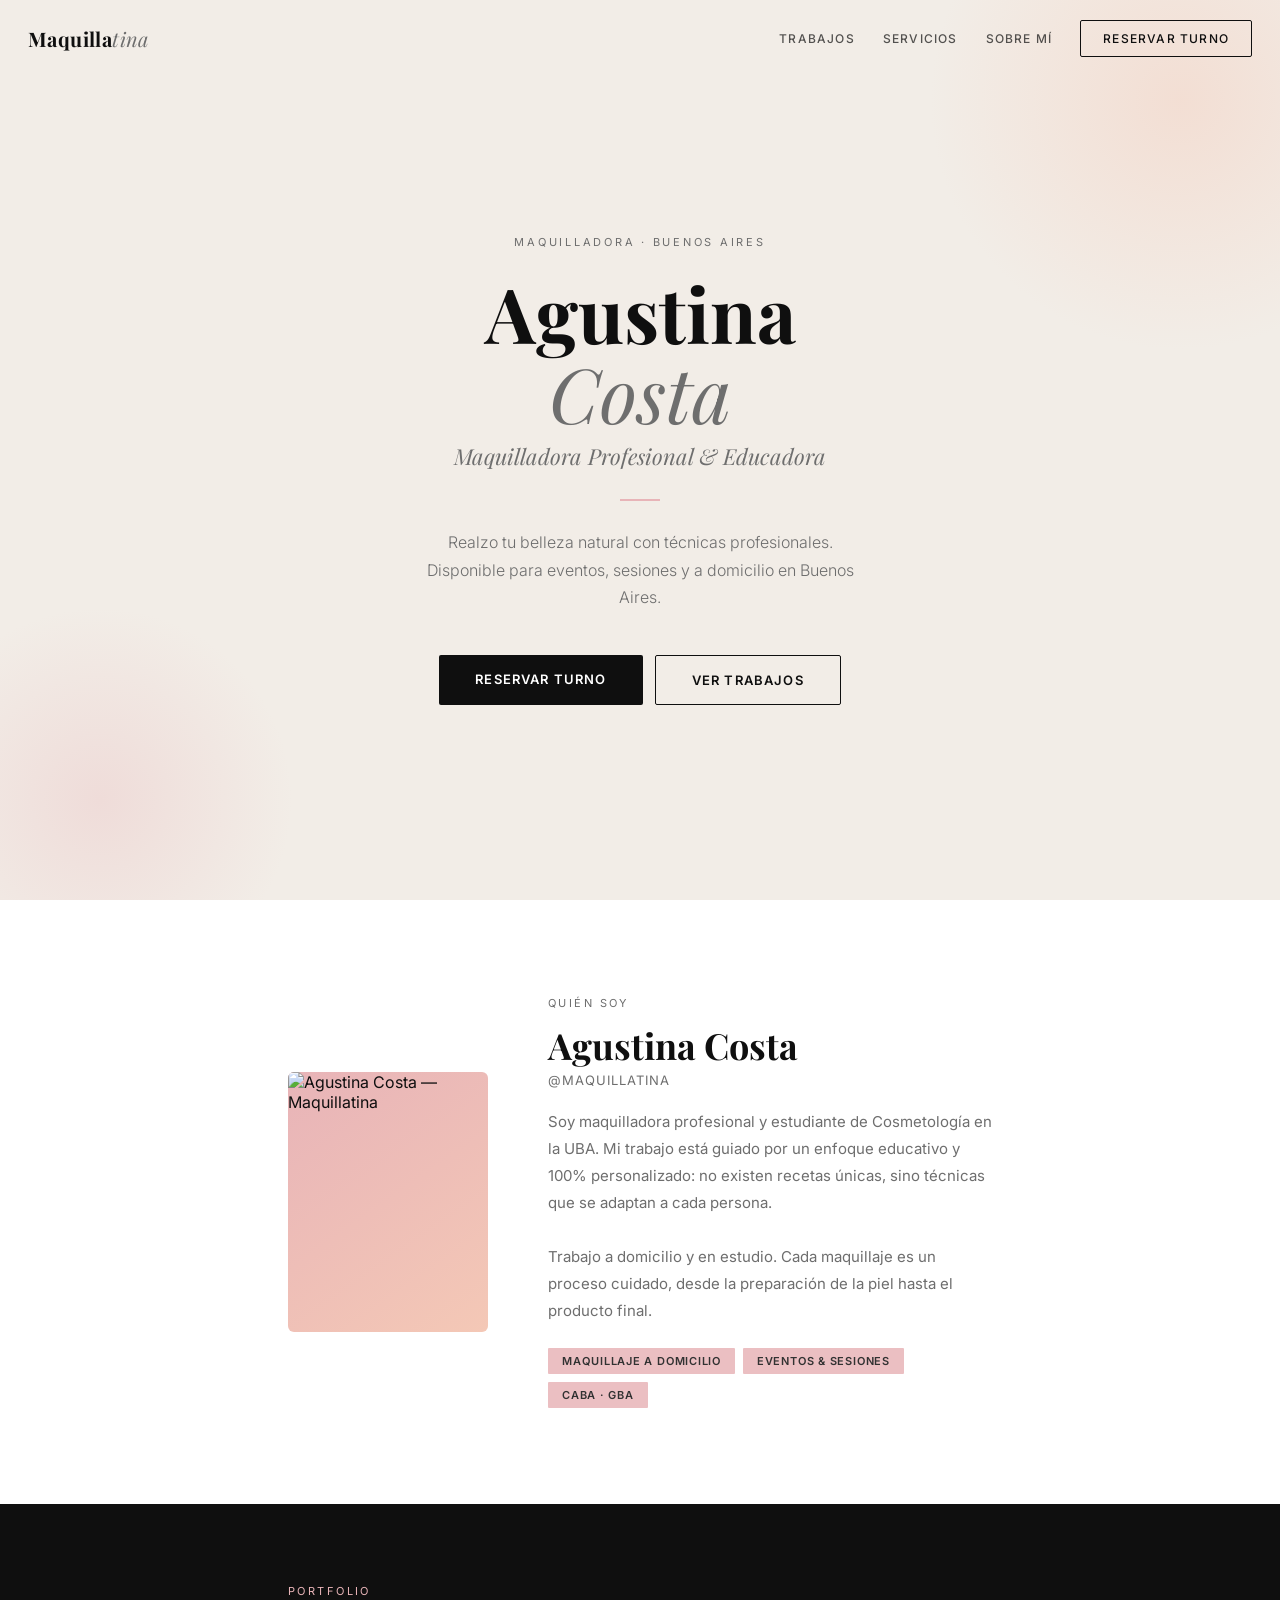
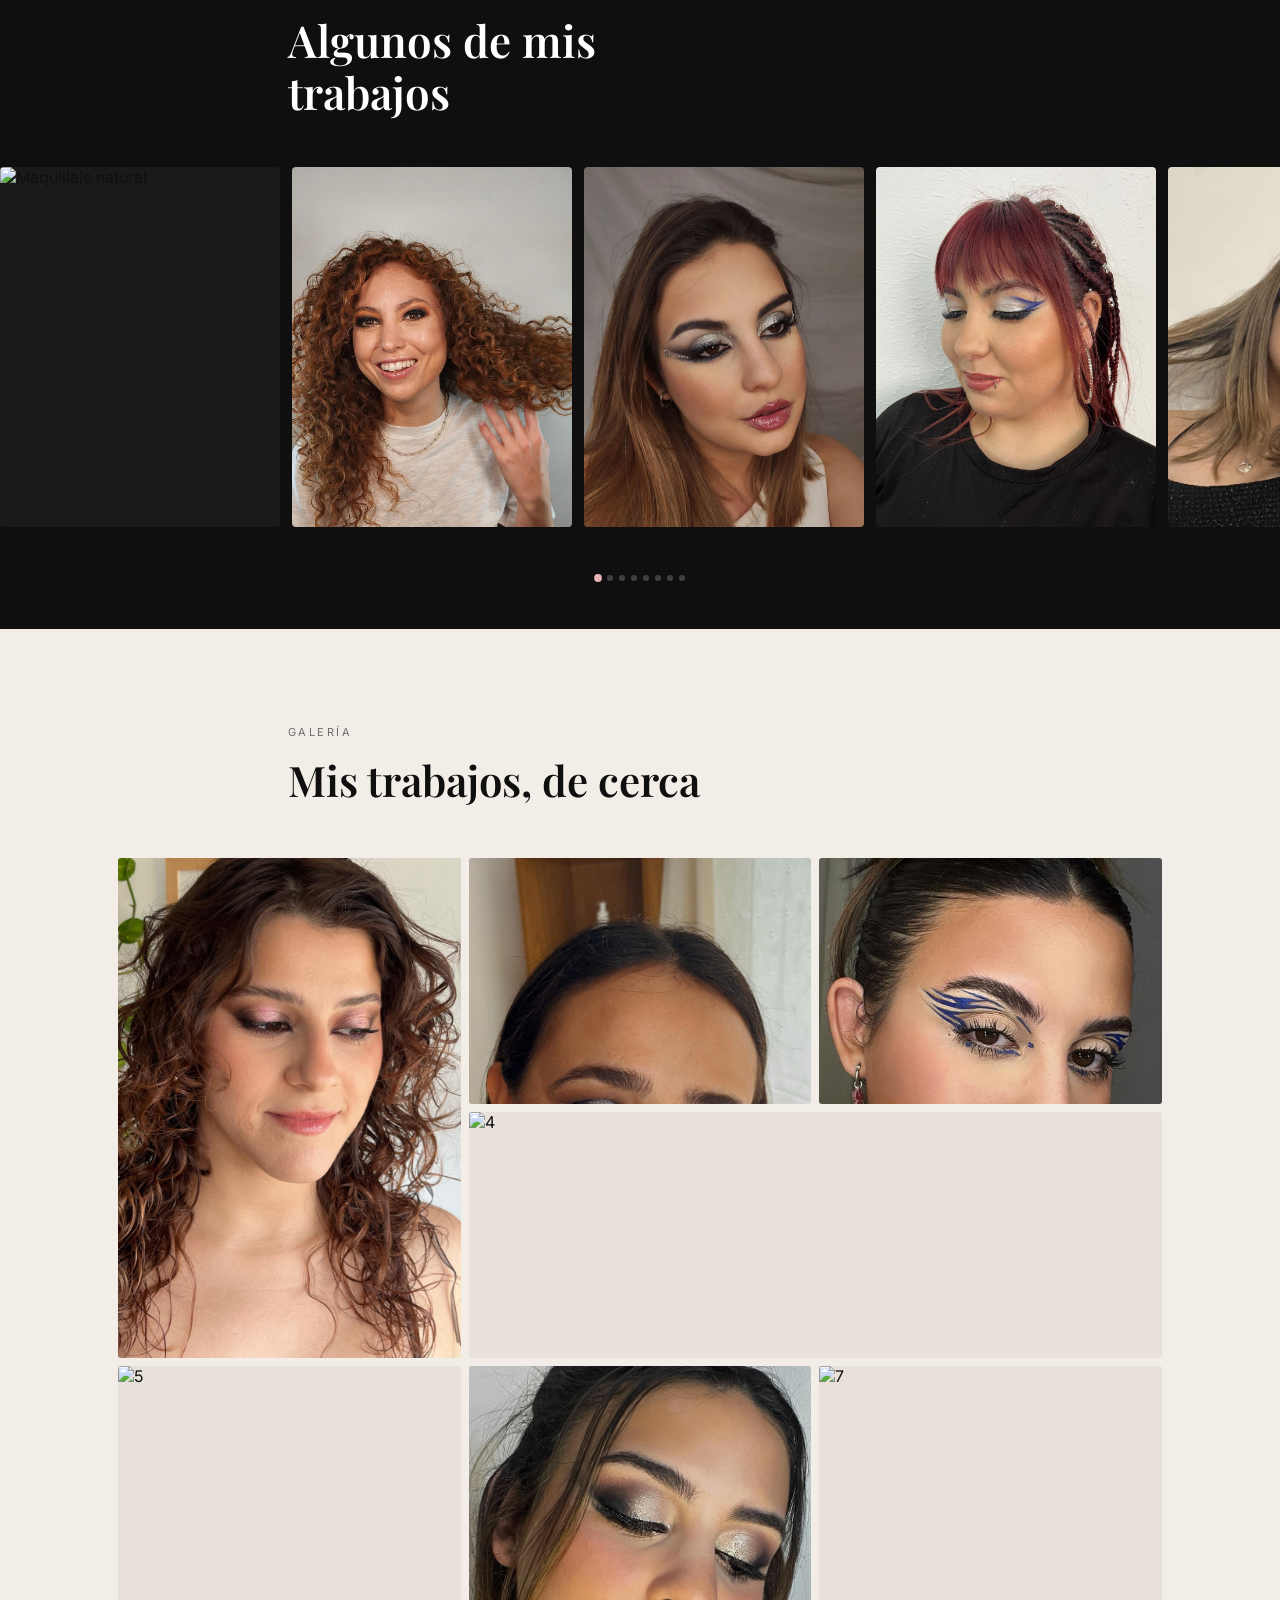
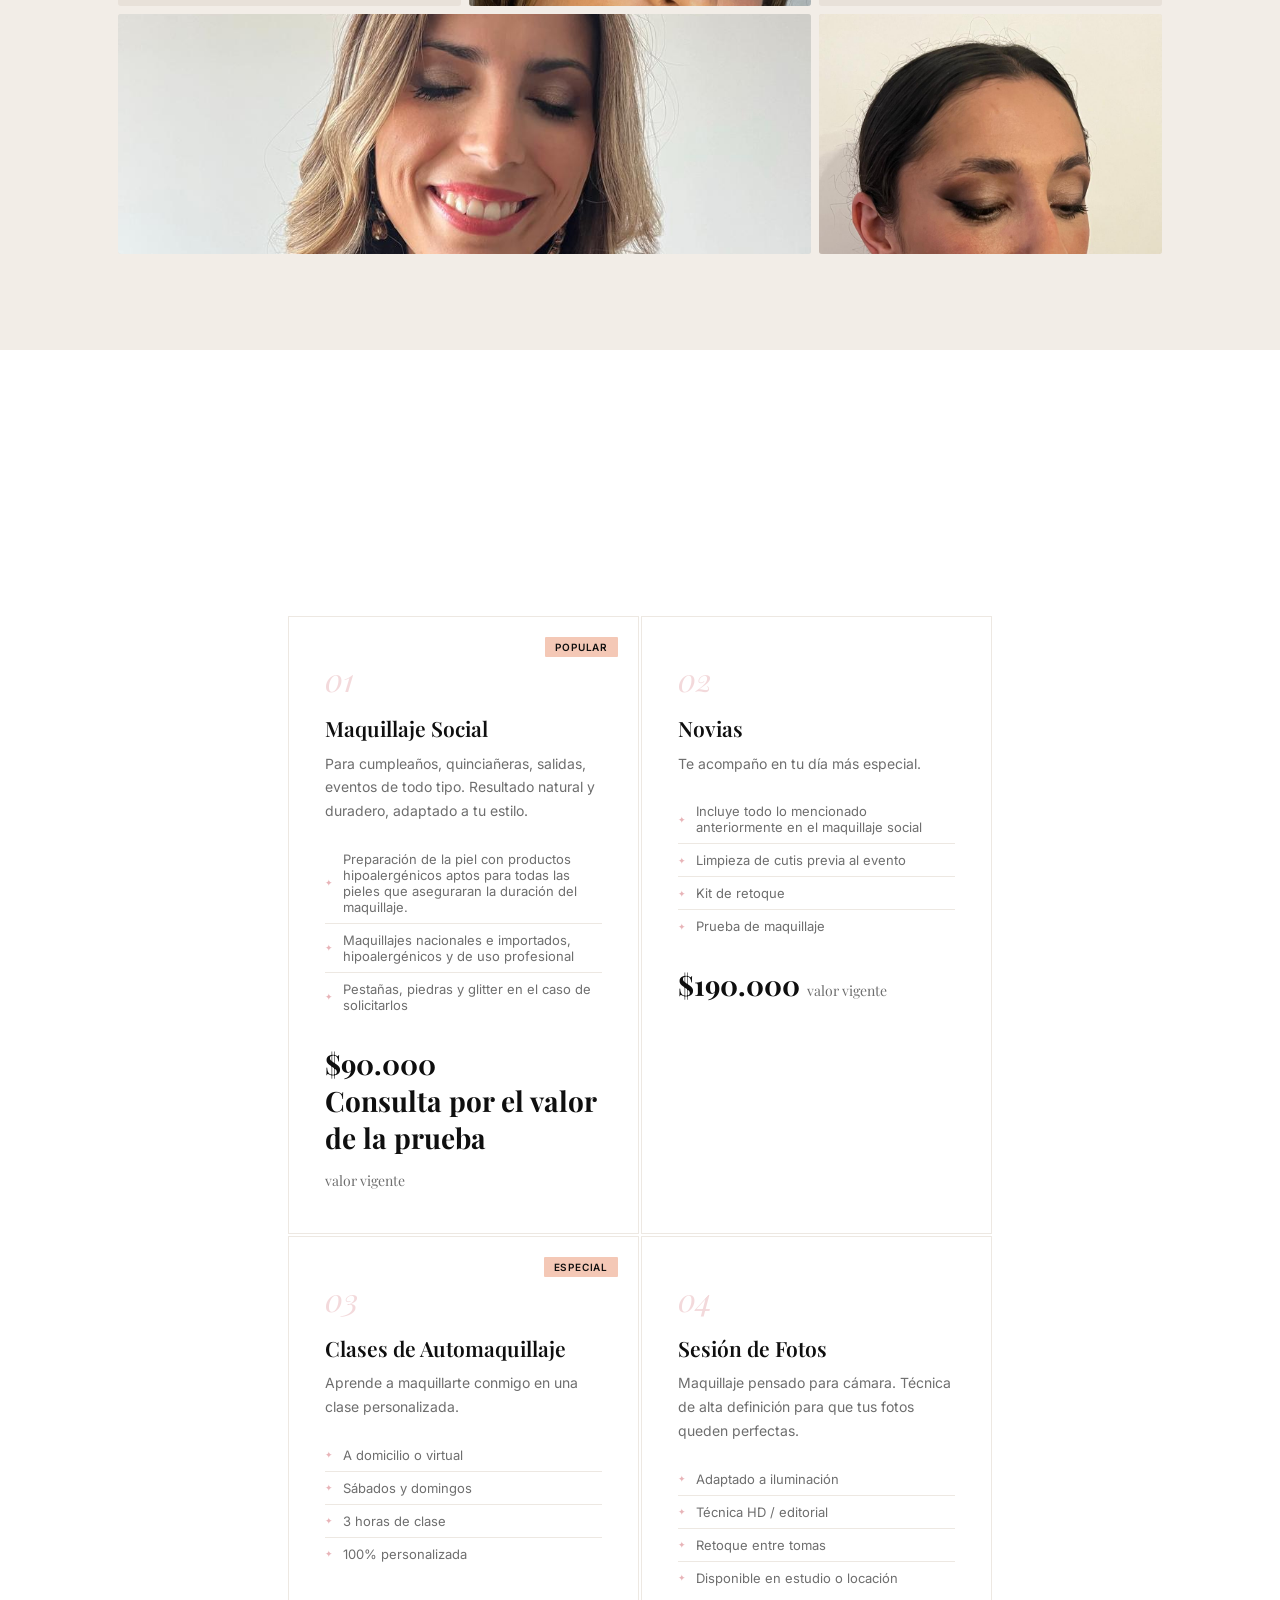
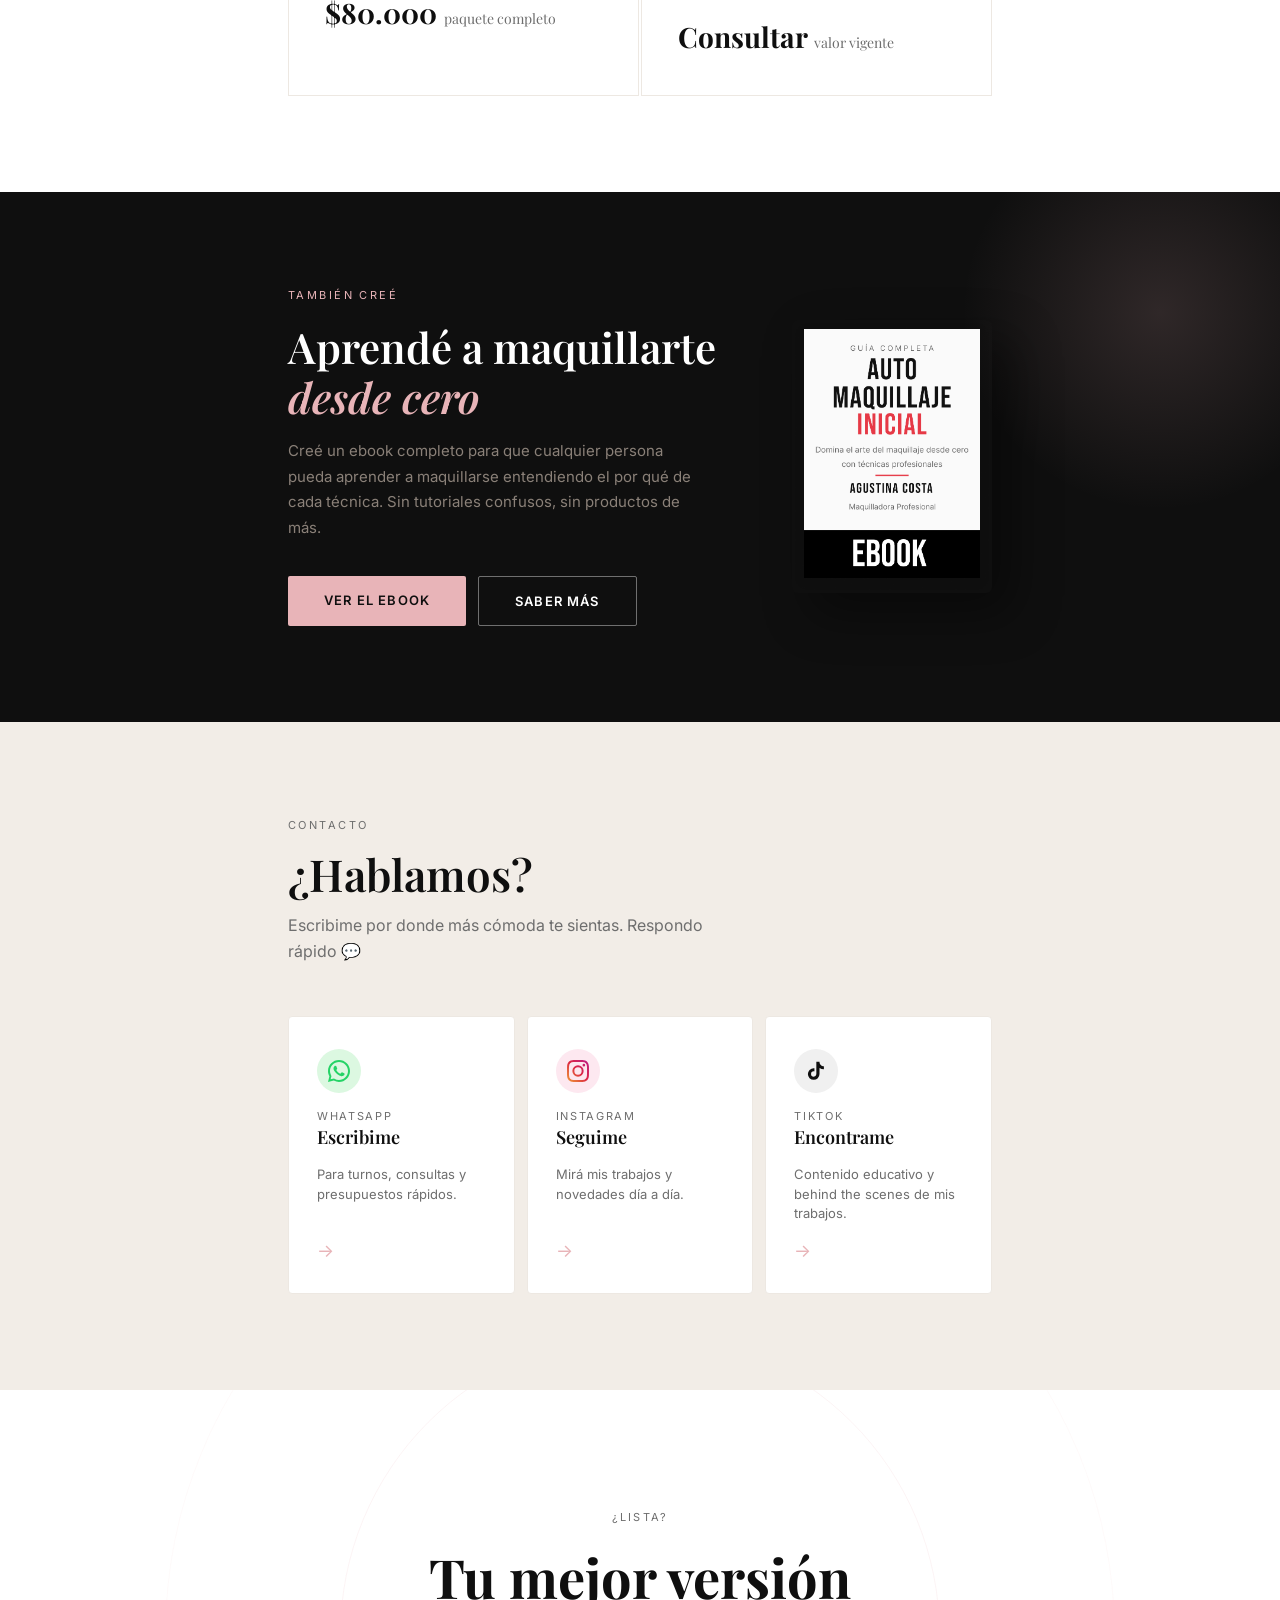
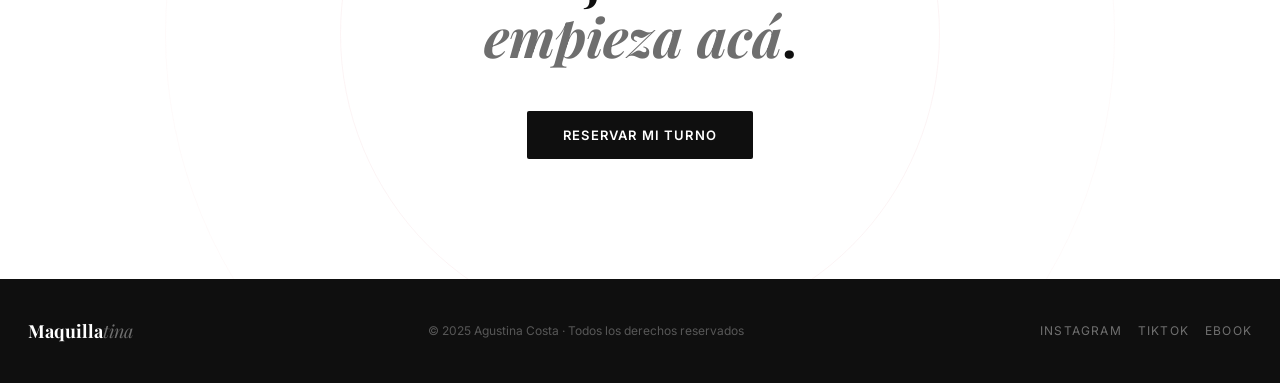
==== web-maquillatina/index.html @ a97529cd "Add files via upload" ====
<!DOCTYPE html>
<html lang="es">
<head>
<meta charset="UTF-8"/>
<meta name="viewport" content="width=device-width, initial-scale=1.0"/>
<title>Maquillatina — Agustina Costa</title>
<link href="https://fonts.googleapis.com/css2?family=Playfair+Display:ital,wght@0,400;0,600;0,700;1,400;1,600&family=Inter:wght@300;400;500;600&display=swap" rel="stylesheet"/>
<style>
/* ══════════════════════════════════════════
   VARIABLES & RESET
══════════════════════════════════════════ */
:root {
  --negro: #0F0F0F;
  --gris: #6E6E6E;
  --gris-claro: #9e9e9e;
  --beige: #F2EDE7;
  --beige-oscuro: #e8e1d9;
  --rosa: #E8B4B8;
  --durazno: #F4C8B6;
  --blanco: #FFFFFF;
  --serif: 'Playfair Display', Georgia, serif;
  --sans: 'Inter', Helvetica, sans-serif;
}
*, *::before, *::after { box-sizing: border-box; margin: 0; padding: 0; }
html { scroll-behavior: smooth; }
body {
  font-family: var(--sans);
  background: var(--blanco);
  color: var(--negro);
  overflow-x: hidden;
  -webkit-font-smoothing: antialiased;
}

/* ══ UTILIDADES ══ */
.container { max-width: 760px; margin: 0 auto; padding: 0 28px; }
.container--wide { max-width: 1100px; margin: 0 auto; padding: 0 28px; }
.section { padding: 96px 0; }
.section-label {
  font-size: 11px; letter-spacing: 0.22em; text-transform: uppercase;
  color: var(--gris); display: block; margin-bottom: 16px;
}
.section-label--rosa { color: var(--rosa); }

/* ══ REVEAL ══ */
@keyframes fadeUp {
  from { opacity:0; transform:translateY(30px); }
  to   { opacity:1; transform:translateY(0); }
}
.reveal { opacity:0; transform:translateY(28px); transition:opacity .7s ease, transform .7s ease; }
.reveal.visible { opacity:1; transform:translateY(0); }

/* ══ BOTONES ══ */
.btn {
  display:inline-block; font-family:var(--sans); font-size:13px;
  font-weight:600; letter-spacing:.09em; text-transform:uppercase;
  text-decoration:none; padding:16px 36px; border-radius:2px;
  transition:background .25s, transform .2s, box-shadow .25s;
  cursor:pointer; border:none;
}
.btn--negro { background:var(--negro); color:var(--blanco); }
.btn--negro:hover { background:#2a2a2a; transform:translateY(-2px); box-shadow:0 8px 28px rgba(15,15,15,.18); }
.btn--rosa { background:var(--rosa); color:var(--negro); }
.btn--rosa:hover { background:#dda4a8; transform:translateY(-2px); box-shadow:0 8px 28px rgba(232,180,184,.35); }
.btn--outline { background:transparent; color:var(--negro); border:1.5px solid var(--negro); }
.btn--outline:hover { background:var(--negro); color:var(--blanco); }
.btn--outline-blanco { background:transparent; color:var(--blanco); border:1.5px solid rgba(255,255,255,.4); }
.btn--outline-blanco:hover { background:var(--blanco); color:var(--negro); }

/* ══════════════════════════════════════════
   NAV
══════════════════════════════════════════ */
nav {
  position: fixed; top:0; left:0; right:0; z-index:100;
  padding: 20px 28px;
  display:flex; align-items:center; justify-content:space-between;
  transition: background .3s, box-shadow .3s;
}
nav.scrolled {
  background: rgba(242,237,231,0.96);
  backdrop-filter: blur(12px);
  box-shadow: 0 1px 0 #e0d9d1;
}
.nav__logo {
  font-family: var(--serif); font-size:20px; font-weight:700;
  color:var(--negro); text-decoration:none; letter-spacing:.02em;
}
.nav__logo em { font-style:italic; color:var(--gris); font-weight:400; }
.nav__links { display:flex; gap:28px; align-items:center; }
.nav__links a {
  font-size:12px; font-weight:500; letter-spacing:.1em;
  text-transform:uppercase; color:var(--negro); text-decoration:none;
  transition:color .2s; opacity:.7;
}
.nav__links a:hover { opacity:1; color:var(--negro); }
.nav__cta {
  font-size:12px; font-weight:600; letter-spacing:.09em;
  text-transform:uppercase; color:var(--negro); text-decoration:none;
  padding:10px 22px; border:1.5px solid var(--negro); border-radius:2px;
  transition:background .2s, color .2s; opacity:1 !important;
}
.nav__cta:hover { background:var(--negro); color:var(--blanco); }
.nav__hamburger {
  display:none; flex-direction:column; gap:5px; cursor:pointer;
  background:none; border:none; padding:4px;
}
.nav__hamburger span {
  display:block; width:22px; height:1.5px;
  background:var(--negro); transition:transform .3s, opacity .3s;
}

/* ══════════════════════════════════════════
   HERO
══════════════════════════════════════════ */
.hero {
  min-height: 100svh;
  background: var(--beige);
  display:flex; align-items:center; justify-content:center;
  padding: 120px 28px 80px;
  position:relative; overflow:hidden;
  text-align:center;
}
.hero::before {
  content:''; position:absolute; top:-160px; right:-160px;
  width:520px; height:520px; border-radius:50%;
  background:radial-gradient(circle, var(--durazno) 0%, transparent 68%);
  opacity:.4; pointer-events:none;
}
.hero::after {
  content:''; position:absolute; bottom:-100px; left:-100px;
  width:400px; height:400px; border-radius:50%;
  background:radial-gradient(circle, var(--rosa) 0%, transparent 68%);
  opacity:.3; pointer-events:none;
}
.hero__inner {
  position:relative; z-index:1; max-width:640px; margin:0 auto;
  animation: fadeUp .9s ease both;
}
.hero__eyebrow {
  font-size:11px; letter-spacing:.25em; text-transform:uppercase;
  color:var(--gris); margin-bottom:24px; display:block;
}
.hero__title {
  font-family:var(--serif); font-size:clamp(40px,7vw,76px);
  font-weight:700; line-height:1.05; color:var(--negro); margin-bottom:8px;
}
.hero__title em { font-style:italic; font-weight:400; color:var(--gris); }
.hero__subtitle {
  font-family:var(--serif); font-size:clamp(16px,2vw,22px);
  font-style:italic; color:var(--gris); margin-bottom:28px;
  line-height:1.4;
}
.hero__divider { width:40px; height:2px; background:var(--rosa); margin:0 auto 28px; }
.hero__desc {
  font-size:16px; font-weight:300; color:var(--gris);
  line-height:1.7; margin-bottom:44px; max-width:460px; margin-left:auto; margin-right:auto;
}
.hero__btns { display:flex; gap:12px; justify-content:center; flex-wrap:wrap; }

/* ══════════════════════════════════════════
   SOBRE MÍ (intro rápida)
══════════════════════════════════════════ */
.sobre-intro { background:var(--blanco); padding:96px 0; }
.sobre-intro__inner {
  max-width:760px; margin:0 auto; padding:0 28px;
  display:grid; grid-template-columns:200px 1fr; gap:60px; align-items:center;
}
.sobre-intro__foto {
  width:200px; height:260px; border-radius:6px; overflow:hidden; flex-shrink:0;
  background:linear-gradient(145deg, var(--rosa) 0%, var(--durazno) 100%);
}
.sobre-intro__foto img {
  width:100%; height:100%; object-fit:cover; object-position:center top; display:block;
}
.sobre-intro__foto-placeholder {
  width:100%; height:100%; display:flex; align-items:center;
  justify-content:center; font-size:52px;
}
.sobre-intro__name {
  font-family:var(--serif); font-size:clamp(26px,3.5vw,36px);
  font-weight:700; line-height:1.1; margin-bottom:6px;
}
.sobre-intro__handle {
  font-size:13px; color:var(--gris); letter-spacing:.08em;
  text-transform:uppercase; margin-bottom:20px; display:block;
}
.sobre-intro__bio {
  font-size:15px; color:var(--gris); line-height:1.8; margin-bottom:24px;
}
.sobre-intro__tags { display:flex; flex-wrap:wrap; gap:8px; }
.sobre-intro__tag {
  font-size:11px; font-weight:600; letter-spacing:.07em; text-transform:uppercase;
  color:var(--negro); background:var(--rosa); padding:6px 14px;
  border-radius:1px; opacity:.85;
}

/* ══════════════════════════════════════════
   CARRUSEL
══════════════════════════════════════════ */
.carrusel-section { background:var(--negro); padding:80px 0 0; overflow:hidden; }
.carrusel-section .section-label { color:var(--rosa); }
.carrusel-section__header { padding:0 28px 48px; max-width:760px; margin:0 auto; }
.carrusel-section__title {
  font-family:var(--serif); font-size:clamp(28px,4vw,44px);
  font-weight:600; color:var(--blanco); line-height:1.2; max-width:440px;
}

.carrusel {
  display:flex; gap:12px; overflow-x:auto; padding:0 28px 48px;
  scroll-snap-type:x mandatory; -webkit-overflow-scrolling:touch;
  scrollbar-width:none;
}
.carrusel::-webkit-scrollbar { display:none; }
.carrusel__item {
  flex-shrink:0; width:280px; height:360px;
  border-radius:4px; overflow:hidden; scroll-snap-align:start;
  position:relative; cursor:pointer;
  transition:transform .3s;
  background: #1a1a1a;
}
.carrusel__item img {
  width:100%; height:100%; object-fit:cover; object-position:center top;
  display:block; transition:transform .4s ease;
}
.carrusel__item:hover { transform:scale(1.02); }
.carrusel__item:hover img { transform:scale(1.04); }
.carrusel__placeholder {
  width:100%; height:100%;
  display:flex; flex-direction:column;
  align-items:center; justify-content:center; gap:12px;
}
.carrusel__placeholder-icon { font-size:32px; opacity:.4; }
.carrusel__placeholder-label {
  font-size:11px; letter-spacing:.15em; text-transform:uppercase;
  color:rgba(255,255,255,.3);
}
.carrusel__overlay {
  position:absolute; inset:0;
  background:linear-gradient(to top, rgba(15,15,15,.7) 0%, transparent 60%);
  opacity:0; transition:opacity .3s;
  display:flex; align-items:flex-end; padding:20px;
}
.carrusel__item:hover .carrusel__overlay { opacity:1; }
.carrusel__overlay-text {
  font-size:13px; color:var(--blanco); font-style:italic;
  font-family:var(--serif); line-height:1.4;
}

/* paleta de colores de fondo para placeholders */
.c1 { background: #1e1a1a; }
.c2 { background: #1a1618; }
.c3 { background: #201c1a; }
.c4 { background: #1c1a1e; }
.c5 { background: #1a1c1e; }
.c6 { background: #1e1a1c; }

.carrusel__dots {
  display:flex; gap:6px; justify-content:center; padding-bottom:48px;
}
.carrusel__dot {
  width:6px; height:6px; border-radius:50%;
  background:rgba(255,255,255,.2); cursor:pointer; transition:background .2s, transform .2s;
  border:none;
}
.carrusel__dot.active { background:var(--rosa); transform:scale(1.3); }

/* ══════════════════════════════════════════
   GALERÍA GRID
══════════════════════════════════════════ */
.galeria { background:var(--beige); padding:96px 0; }
.galeria__header { max-width:760px; margin:0 auto 52px; padding:0 28px; }
.galeria__title {
  font-family:var(--serif); font-size:clamp(28px,4vw,42px);
  font-weight:600; line-height:1.2;
}
.galeria__grid {
  max-width:1100px; margin:0 auto; padding:0 28px;
  display:grid;
  grid-template-columns: repeat(3, 1fr);
  grid-template-rows: auto;
  gap:8px;
}
.galeria__cell {
  border-radius:3px; overflow:hidden;
  background:var(--beige-oscuro);
  position:relative; cursor:pointer;
  transition:transform .3s, box-shadow .3s;
  min-height: 240px;
}
.galeria__cell:hover { transform:scale(1.015); box-shadow:0 16px 48px rgba(15,15,15,.12); }
.galeria__cell--tall { grid-row: span 2; }
.galeria__cell--wide { grid-column: span 2; }
.galeria__cell img {
  width:100%; height:100%; object-fit:cover; object-position:center top;
  display:block; transition:transform .45s ease;
  position:absolute; inset:0;
}
.galeria__cell--tall { min-height: 500px; }
.galeria__cell--wide img { object-position: center 30%; }
.galeria__cell:hover img { transform:scale(1.05); }

/* ══════════════════════════════════════════
   SERVICIOS
══════════════════════════════════════════ */
.servicios { background:var(--blanco); padding:96px 0; }
.servicios__header { margin-bottom:56px; }
.servicios__title {
  font-family:var(--serif); font-size:clamp(28px,4vw,42px);
  font-weight:600; line-height:1.2; max-width:460px;
}
.servicios__nota {
  margin-top:12px; font-size:14px; color:var(--gris); line-height:1.6;
}
.servicios__grid { display:grid; grid-template-columns:1fr 1fr; gap:2px; }
.servicio__card {
  border:1.5px solid #ede8e2; padding:40px 36px;
  transition:border-color .25s, background .25s;
  position:relative;
}
.servicio__card:hover { border-color:var(--rosa); background:var(--beige); }
.servicio__num {
  font-family:var(--serif); font-size:32px; font-style:italic;
  color:var(--rosa); opacity:.5; display:block; margin-bottom:16px;
}
.servicio__nombre {
  font-family:var(--serif); font-size:21px; font-weight:600;
  color:var(--negro); margin-bottom:10px; line-height:1.2;
}
.servicio__desc { font-size:14px; color:var(--gris); line-height:1.7; margin-bottom:20px; }
.servicio__incluye { list-style:none; }
.servicio__incluye li {
  font-size:13px; color:var(--gris); padding:8px 0;
  border-bottom:1px solid #ede8e2; display:flex; align-items:center; gap:10px;
}
.servicio__incluye li:last-child { border-bottom:none; }
.servicio__incluye li::before { content:'✦'; color:var(--rosa); font-size:9px; flex-shrink:0; }
.servicio__precio {
  margin-top:24px; font-family:var(--serif); font-size:28px; font-weight:700;
  color:var(--negro); display:block;
}
.servicio__precio em { font-size:14px; font-style:normal; font-weight:400; color:var(--gris); }
.servicio__badge {
  position:absolute; top:20px; right:20px;
  font-size:10px; font-weight:600; letter-spacing:.08em; text-transform:uppercase;
  color:var(--negro); background:var(--durazno); padding:4px 10px; border-radius:1px;
}
.servicios__actualizado {
  margin-top:32px; text-align:center;
  font-size:12px; color:var(--gris); letter-spacing:.06em;
}
.servicios__link-valores {
  display:inline-flex; align-items:center; gap:8px;
  margin-top:40px; font-size:13px; font-weight:600;
  letter-spacing:.08em; text-transform:uppercase;
  color:var(--negro); text-decoration:none;
  border-bottom:1.5px solid var(--negro); padding-bottom:2px;
  transition:color .2s, border-color .2s;
}
.servicios__link-valores:hover { color:var(--rosa); border-color:var(--rosa); }

/* ══════════════════════════════════════════
   EBOOK PROMO
══════════════════════════════════════════ */
.ebook-promo {
  background:var(--negro); padding:96px 0;
  position:relative; overflow:hidden;
}
.ebook-promo::before {
  content:''; position:absolute;
  top:-80px; right:-80px; width:400px; height:400px;
  border-radius:50%;
  background:radial-gradient(circle, rgba(232,180,184,.15) 0%, transparent 70%);
  pointer-events:none;
}
.ebook-promo__inner {
  max-width:760px; margin:0 auto; padding:0 28px;
  display:grid; grid-template-columns:1fr 200px; gap:64px; align-items:center;
}
.ebook-promo__label { color:var(--rosa); margin-bottom:20px; }
.ebook-promo__title {
  font-family:var(--serif); font-size:clamp(26px,4vw,42px);
  font-weight:600; color:var(--blanco); line-height:1.2; margin-bottom:16px;
}
.ebook-promo__title em { font-style:italic; color:var(--rosa); }
.ebook-promo__desc { font-size:15px; color:#8a8078; line-height:1.7; margin-bottom:36px; max-width:420px; }
.ebook-promo__cover {
  width:200px; border-radius:6px; overflow:hidden;
  box-shadow:20px 20px 48px rgba(0,0,0,.4);
  flex-shrink:0;
}
.ebook-promo__cover img { width:100%; height:auto; display:block; }
.ebook-promo__cover-placeholder {
  width:200px; height:280px; border-radius:6px;
  background:linear-gradient(145deg,#2a2020,#1a1a1a);
  display:flex; align-items:center; justify-content:center;
  font-size:48px; box-shadow:20px 20px 48px rgba(0,0,0,.4);
}

/* ══════════════════════════════════════════
   CONTACTO
══════════════════════════════════════════ */
.contacto { background:var(--beige); padding:96px 0; }
.contacto__title {
  font-family:var(--serif); font-size:clamp(28px,4vw,44px);
  font-weight:600; line-height:1.2; margin-bottom:12px;
}
.contacto__sub { font-size:16px; color:var(--gris); line-height:1.6; margin-bottom:52px; max-width:440px; }
.contacto__grid { display:grid; grid-template-columns:repeat(3,1fr); gap:12px; }
.contacto__card {
  background:var(--blanco); border:1.5px solid #ede8e2;
  border-radius:4px; padding:32px 28px;
  display:flex; flex-direction:column; align-items:flex-start; gap:16px;
  text-decoration:none; color:var(--negro);
  transition:border-color .25s, transform .2s, box-shadow .2s;
}
.contacto__card:hover {
  border-color:var(--rosa); transform:translateY(-4px);
  box-shadow:0 16px 40px rgba(15,15,15,.07);
}
.contacto__card-icon {
  width:44px; height:44px; border-radius:50%;
  display:flex; align-items:center; justify-content:center;
}
.contacto__card-icon svg { width:22px; height:22px; }
.contacto__card-icon--wpp { background:#dcf8e1; }
.contacto__card-icon--ig { background:#fde8f0; }
.contacto__card-icon--tt { background:#f0f0f0; }
.contacto__card-icon--forms { background:#e8eef8; }
.contacto__card-plataforma {
  font-size:11px; letter-spacing:.15em; text-transform:uppercase;
  color:var(--gris); display:block; margin-bottom:2px;
}
.contacto__card-accion {
  font-family:var(--serif); font-size:18px; font-weight:600; color:var(--negro);
}
.contacto__card-desc { font-size:13px; color:var(--gris); line-height:1.5; }
.contacto__card-arrow { margin-top:auto; font-size:18px; color:var(--rosa); }

/* ══════════════════════════════════════════
   CTA FINAL
══════════════════════════════════════════ */
.cta-final {
  background:var(--blanco); text-align:center; padding:120px 24px;
  position:relative; overflow:hidden;
}
.cta-final::before {
  content:''; position:absolute; top:50%; left:50%;
  transform:translate(-50%,-50%); width:600px; height:600px;
  border-radius:50%; border:1px solid var(--rosa); opacity:.15; pointer-events:none;
}
.cta-final::after {
  content:''; position:absolute; top:50%; left:50%;
  transform:translate(-50%,-50%); width:950px; height:950px;
  border-radius:50%; border:1px solid var(--rosa); opacity:.07; pointer-events:none;
}
.cta-final__label { font-size:11px; letter-spacing:.2em; text-transform:uppercase; color:var(--gris); display:block; margin-bottom:24px; }
.cta-final__title {
  font-family:var(--serif); font-size:clamp(30px,5vw,54px);
  font-weight:700; line-height:1.1; color:var(--negro);
  max-width:540px; margin:0 auto 44px;
}
.cta-final__title em { font-style:italic; color:var(--gris); }

/* ══════════════════════════════════════════
   FOOTER
══════════════════════════════════════════ */
footer {
  padding:40px 28px; background:var(--negro);
  display:flex; align-items:center; justify-content:space-between; flex-wrap:wrap; gap:16px;
}
.footer__logo { font-family:var(--serif); font-size:18px; font-weight:700; color:var(--blanco); }
.footer__logo em { font-style:italic; font-weight:400; color:rgba(255,255,255,.4); }
footer p { font-size:12px; color:rgba(255,255,255,.3); }
.footer__social { display:flex; gap:16px; }
.footer__social a {
  font-size:12px; letter-spacing:.1em; text-transform:uppercase;
  color:rgba(255,255,255,.4); text-decoration:none; transition:color .2s;
}
.footer__social a:hover { color:var(--rosa); }

/* ══════════════════════════════════════════
   MODAL LIGHTBOX
══════════════════════════════════════════ */
.lightbox {
  position:fixed; inset:0; z-index:200; background:rgba(15,15,15,.92);
  display:flex; align-items:center; justify-content:center;
  opacity:0; pointer-events:none; transition:opacity .3s;
}
.lightbox.open { opacity:1; pointer-events:all; }
.lightbox__close {
  position:absolute; top:24px; right:28px;
  font-size:28px; color:rgba(255,255,255,.6); cursor:pointer;
  background:none; border:none; line-height:1; transition:color .2s;
}
.lightbox__close:hover { color:var(--blanco); }
.lightbox__img { max-width:90vw; max-height:85vh; border-radius:4px; display:block; }

/* ══════════════════════════════════════════
   SVG DEFS (Instagram gradient)
══════════════════════════════════════════ */

/* ══════════════════════════════════════════
   RESPONSIVE
══════════════════════════════════════════ */
@media (max-width: 800px) {
  .sobre-intro__inner { grid-template-columns:1fr; gap:32px; text-align:center; }
  .sobre-intro__foto { width:160px; height:210px; margin:0 auto; }
  .sobre-intro__tags { justify-content:center; }
  .ebook-promo__inner { grid-template-columns:1fr; gap:36px; text-align:center; }
  .ebook-promo__cover, .ebook-promo__cover-placeholder { margin:0 auto; }
  .ebook-promo__desc { margin-left:auto; margin-right:auto; }
  .servicios__grid { grid-template-columns:1fr; }
  .contacto__grid { grid-template-columns:1fr 1fr; }
  .galeria__grid { grid-template-columns:1fr 1fr; }
  .galeria__cell--wide { grid-column:span 1; }
  footer { flex-direction:column; text-align:center; align-items:center; }
  .nav__links { display:none; }
  .nav__hamburger { display:flex; }
}
@media (max-width: 520px) {
  .contacto__grid { grid-template-columns:1fr; }
  .galeria__grid { grid-template-columns:1fr 1fr; }
  .galeria__cell--tall { grid-row:span 1; }
  .carrusel__item { width:240px; height:300px; }
  nav { padding:16px 20px; }
}

/* mobile nav open */
nav.menu-open .nav__links {
  display:flex; flex-direction:column; gap:0;
  position:fixed; inset:0; top:0; background:var(--beige);
  justify-content:center; align-items:center;
  z-index:99; padding:40px;
}
nav.menu-open .nav__links a { font-size:22px; opacity:1; padding:16px 0; }
nav.menu-open .nav__hamburger span:nth-child(1) { transform:translateY(6.5px) rotate(45deg); }
nav.menu-open .nav__hamburger span:nth-child(2) { opacity:0; }
nav.menu-open .nav__hamburger span:nth-child(3) { transform:translateY(-6.5px) rotate(-45deg); }
</style>
</head>
<body>

<!-- SVG defs -->
<svg width="0" height="0" style="position:absolute;overflow:hidden">
  <defs>
    <linearGradient id="ig-grad" x1="0%" y1="100%" x2="100%" y2="0%">
      <stop offset="0%"   style="stop-color:#f09433"/>
      <stop offset="25%"  style="stop-color:#e6683c"/>
      <stop offset="50%"  style="stop-color:#dc2743"/>
      <stop offset="75%"  style="stop-color:#cc2366"/>
      <stop offset="100%" style="stop-color:#bc1888"/>
    </linearGradient>
  </defs>
</svg>

<!-- ══ NAV ══ -->
<nav id="mainNav">
  <a href="#" class="nav__logo">Maquilla<em>tina</em></a>
  <div class="nav__links">
    <a href="#trabajos">Trabajos</a>
    <a href="#servicios">Servicios</a>
    <a href="#sobre-mi">Sobre mí</a>
    <a href="#contacto" class="nav__cta">Reservar turno</a>
  </div>
  <button class="nav__hamburger" id="hamburger" aria-label="Menú">
    <span></span><span></span><span></span>
  </button>
</nav>

<!-- ══ HERO ══ -->
<section class="hero" id="inicio">
  <div class="hero__inner">
    <span class="hero__eyebrow">Maquilladora · Buenos Aires</span>
    <h1 class="hero__title">Agustina<br/><em>Costa</em></h1>
    <p class="hero__subtitle">Maquilladora Profesional & Educadora</p>
    <div class="hero__divider"></div>
    <p class="hero__desc">
      Realzo tu belleza natural con técnicas profesionales. Disponible para eventos, sesiones y a domicilio en Buenos Aires.
    </p>
    <div class="hero__btns">
      <a href="#contacto" class="btn btn--negro">Reservar turno</a>
      <a href="#trabajos" class="btn btn--outline">Ver trabajos</a>
    </div>
  </div>
</section>

<!-- ══ SOBRE MÍ ══ -->
<section class="sobre-intro" id="sobre-mi">
  <div class="sobre-intro__inner">
    <div class="sobre-intro__foto reveal">
      <img src="img/13.JPEG" alt="Agustina Costa — Maquillatina"/>
    </div>
    <div class="reveal">
      <span class="section-label">Quién soy</span>
      <h2 class="sobre-intro__name">Agustina Costa</h2>
      <span class="sobre-intro__handle">@maquillatina</span>
      <p class="sobre-intro__bio">
        Soy maquilladora profesional y estudiante de Cosmetología en la UBA. Mi trabajo está guiado por un enfoque educativo y 100% personalizado: no existen recetas únicas, sino técnicas que se adaptan a cada persona.
        <br/><br/>
        Trabajo a domicilio y en estudio. Cada maquillaje es un proceso cuidado, desde la preparación de la piel hasta el producto final.
      </p>
      <div class="sobre-intro__tags">
        <span class="sobre-intro__tag">Maquillaje a domicilio</span>
        <span class="sobre-intro__tag">Eventos & sesiones</span>
        <span class="sobre-intro__tag">CABA · GBA</span>
      </div>
    </div>
  </div>
</section>

<!-- ══ CARRUSEL ══ -->
<section class="carrusel-section" id="trabajos">
  <div class="carrusel-section__header">
    <span class="section-label section-label--rosa reveal">Portfolio</span>
    <h2 class="carrusel-section__title reveal">Algunos de mis trabajos</h2>
  </div>

  <div class="carrusel" id="carrusel">
    <div class="carrusel__item reveal">
      <img src="img/11.JPG" alt="Maquillaje natural"/>
      <div class="carrusel__overlay"><p class="carrusel__overlay-text">Maquillaje natural<br/>y luminoso</p></div>
    </div>

    <div class="carrusel__item reveal">
      <img src="img/6.jfif" alt="Look ahumado"/>
      <div class="carrusel__overlay"><p class="carrusel__overlay-text">Ahumado clásico<br/>con labio nude</p></div>
    </div>

    <div class="carrusel__item reveal">
      <img src="img/29.jfif" alt="Look plateado"/>
      <div class="carrusel__overlay"><p class="carrusel__overlay-text">Look glam<br/>plateado</p></div>
    </div>

      <div class="carrusel__item reveal">
      <img src="img/7.jfif" alt="Look azul artístico"/>
      <div class="carrusel__overlay"><p class="carrusel__overlay-text">Look artístico<br/>azul & plateado</p></div>
    </div>

    <div class="carrusel__item reveal">
      <img src="img/26.jpg" alt="Look naranja editorial"/>
      <div class="carrusel__overlay"><p class="carrusel__overlay-text">Look editorial<br/></p></div>
    </div>
    <div class="carrusel__item reveal">
      <img src="img/22.JPEG" alt="Look smoky dorado"/>
      <div class="carrusel__overlay"><p class="carrusel__overlay-text">Smoky dorado<br/>con detalles</p></div>
    </div>
 
    <div class="carrusel__item reveal">
      <img src="img/30.jfif" alt="Look plateado noche"/>
      <div class="carrusel__overlay"><p class="carrusel__overlay-text">Glam de noche<br/>plateado</p></div>
    </div>
    <div class="carrusel__item reveal">
      <img src="img/5.JPG" alt="Look rosa"/>
      <div class="carrusel__overlay"><p class="carrusel__overlay-text">Look rosa<br/>romántico</p></div>
    </div>
  </div>

  <div class="carrusel__dots" id="carruselDots">
    <button class="carrusel__dot active"></button>
    <button class="carrusel__dot"></button>
    <button class="carrusel__dot"></button>
    <button class="carrusel__dot"></button>
    <button class="carrusel__dot"></button>
    <button class="carrusel__dot"></button>
    <button class="carrusel__dot"></button>
    <button class="carrusel__dot"></button>
  </div>
</section>

<!-- ══ GALERÍA GRID ══ -->
<section class="galeria">
  <div class="galeria__header reveal">
    <span class="section-label">Galería</span>
    <h2 class="galeria__title">Mis trabajos, de cerca</h2>
  </div>
  <div class="galeria__grid container--wide reveal">

    <!-- Celda tall izquierda -->
    <div class="galeria__cell galeria__cell--tall">
      <img src="img/1.jfif" alt="1"/>
    </div>

    <!-- Columna derecha top -->
    <div class="galeria__cell">
      <img src="img/2.jfif" alt="2"/>
    </div>
    <div class="galeria__cell">
      <img src="img/3.jfif" alt="3"/>
    </div>

    <!-- Fila ancha -->
    <div class="galeria__cell galeria__cell--wide">
      <img src="img/4.JPEG" alt="4"/>
    </div>

    <!-- Fila inferior -->
    <div class="galeria__cell">
      <img src="img/24.JPG" alt="5"/>
    </div>
    <div class="galeria__cell">
      <img src="img/23.jpg" alt="6"/>
    </div>
    <div class="galeria__cell">
      <img src="img/28.JPEG" alt="7"/>
    </div>

    <!-- Segunda fila ancha -->
    <div class="galeria__cell galeria__cell--wide">
      <img src="img/8.jfif" alt="8"/>
    </div>

    <div class="galeria__cell">
      <img src="img/9.jfif" alt="9"/>
    </div>

  </div>
</section>

<!-- ══ SERVICIOS ══ -->
<section class="servicios section" id="servicios">
  <div class="container">
    <div class="servicios__header reveal">
      <span class="section-label">Servicios</span>
      <h2 class="servicios__title">Lo que ofrezco</h2>
      <p class="servicios__nota">Los precios se actualizan periódicamente. Consultá por el valor vigente.</p>
    </div>
    <div class="servicios__grid reveal">

      <div class="servicio__card">
        <span class="servicio__badge">Popular</span>
        <span class="servicio__num">01</span>
        <h3 class="servicio__nombre">Maquillaje Social</h3>
        <p class="servicio__desc">Para cumpleaños, quinciañeras, salidas, eventos de todo tipo. Resultado natural y duradero, adaptado a tu estilo.</p>
        <ul class="servicio__incluye">
          <li>Preparación de la piel con productos hipoalergénicos aptos para todas las pieles que aseguraran la duración del maquillaje.</li>
          <li>Maquillajes nacionales e importados, hipoalergénicos y de uso profesional </li>
          <li>Pestañas, piedras y glitter en el caso de solicitarlos </li>
        </ul>
        <span class="servicio__precio">$90.000 <p>Consulta por el valor de la prueba</p><em>valor vigente</em></span>
      </div>

      <div class="servicio__card">
        <span class="servicio__num">02</span>
        <h3 class="servicio__nombre">Novias</h3>
        <p class="servicio__desc">Te acompaño en tu día más especial.</p>
        <ul class="servicio__incluye">
          <li>Incluye todo lo mencionado anteriormente en el maquillaje social</li>
          <li>Limpieza de cutis previa al evento</li>
          <li>Kit de retoque</li>
          <li>Prueba de maquillaje</li>
        </ul>
        <span class="servicio__precio">$190.000 <em>valor vigente</em></span>
      </div>

      <div class="servicio__card">
        <span class="servicio__badge">Especial</span>
        <span class="servicio__num">03</span>
        <h3 class="servicio__nombre">Clases de Automaquillaje</h3>
        <p class="servicio__desc">Aprende a maquillarte conmigo en una clase personalizada.</p>
        <ul class="servicio__incluye">
          <li> A domicilio o virtual</li>
          <li> Sábados y domingos</li>
          <li> 3 horas de clase</li>
          <li>100% personalizada</li>
        </ul>
        <span class="servicio__precio">$80.000 <em>paquete completo</em></span>
      </div>

      <div class="servicio__card">
        <span class="servicio__num">04</span>
        <h3 class="servicio__nombre">Sesión de Fotos</h3>
        <p class="servicio__desc">Maquillaje pensado para cámara. Técnica de alta definición para que tus fotos queden perfectas.</p>
        <ul class="servicio__incluye">
          <li>Adaptado a iluminación</li>
          <li>Técnica HD / editorial</li>
          <li>Retoque entre tomas</li>
          <li>Disponible en estudio o locación</li>
        </ul>
        <span class="servicio__precio">Consultar <em>valor vigente</em></span>
      </div>

    </div>

   

  </div>
</section>

<!-- ══ EBOOK PROMO ══ -->
<section class="ebook-promo">
  <div class="ebook-promo__inner">
    <div class="reveal">
      <span class="section-label section-label--rosa ebook-promo__label">También creé</span>
      <h2 class="ebook-promo__title">
        Aprendé a maquillarte <em>desde cero</em>
      </h2>
      <p class="ebook-promo__desc">
        Creé un ebook completo para que cualquier persona pueda aprender a maquillarse entendiendo el por qué de cada técnica. Sin tutoriales confusos, sin productos de más.
      </p>
      <div style="display:flex; gap:12px; flex-wrap:wrap;">
        <a href="https://maquillatina.netlify.app/" target="_blank" class="btn btn--rosa">Ver el ebook</a>
        <a href="https://maquillatina.netlify.app/" target="_blank" class="btn btn--outline-blanco">Saber más</a>
      </div>
    </div>
    <div class="reveal">
<div class="ebook-promo__cover">
  <img src="img/ortada-ebook.jpg (1).png" alt="Automaquillaje Inicial"/>
</div>
    </div>
  </div>
</section>

<!-- ══ CONTACTO ══ -->
<section class="contacto section" id="contacto">
  <div class="container">
    <span class="section-label reveal">Contacto</span>
    <h2 class="contacto__title reveal">¿Hablamos?</h2>
    <p class="contacto__sub reveal">
      Escribime por donde más cómoda te sientas. Respondo rápido 💬
    </p>
    <div class="contacto__grid reveal">

      <!-- WhatsApp -->
      <a href="https://wa.me/5491166240209" target="_blank" rel="noopener" class="contacto__card">
        <div class="contacto__card-icon contacto__card-icon--wpp">
          <svg viewBox="0 0 24 24" fill="#25D366">
            <path d="M17.472 14.382c-.297-.149-1.758-.867-2.03-.967-.273-.099-.471-.148-.67.15-.197.297-.767.966-.94 1.164-.173.199-.347.223-.644.075-.297-.15-1.255-.463-2.39-1.475-.883-.788-1.48-1.761-1.653-2.059-.173-.297-.018-.458.13-.606.134-.133.298-.347.446-.52.149-.174.198-.298.298-.497.099-.198.05-.371-.025-.52-.075-.149-.669-1.612-.916-2.207-.242-.579-.487-.5-.669-.51-.173-.008-.371-.01-.57-.01-.198 0-.52.074-.792.372-.272.297-1.04 1.016-1.04 2.479 0 1.462 1.065 2.875 1.213 3.074.149.198 2.096 3.2 5.077 4.487.709.306 1.262.489 1.694.625.712.227 1.36.195 1.871.118.571-.085 1.758-.719 2.006-1.413.248-.694.248-1.289.173-1.413-.074-.124-.272-.198-.57-.347zM12 0C5.373 0 0 5.373 0 12c0 2.123.558 4.116 1.534 5.836L0 24l6.341-1.513A11.945 11.945 0 0012 24c6.627 0 12-5.373 12-12S18.627 0 12 0zm0 21.818a9.79 9.79 0 01-5.032-1.387l-.36-.214-3.765.898.939-3.668-.235-.376A9.818 9.818 0 012.182 12C2.182 6.57 6.57 2.182 12 2.182S21.818 6.57 21.818 12 17.43 21.818 12 21.818z"/>
          </svg>
        </div>
        <div>
          <span class="contacto__card-plataforma">WhatsApp</span>
          <span class="contacto__card-accion">Escribime</span>
        </div>
        <p class="contacto__card-desc">Para turnos, consultas y presupuestos rápidos.</p>
        <span class="contacto__card-arrow">→</span>
      </a>

      <!-- Instagram -->
      <a href="https://instagram.com/maquillatina" target="_blank" rel="noopener" class="contacto__card">
        <div class="contacto__card-icon contacto__card-icon--ig">
          <svg viewBox="0 0 24 24" fill="url(#ig-grad)">
            <path d="M12 2.163c3.204 0 3.584.012 4.85.07 3.252.148 4.771 1.691 4.919 4.919.058 1.265.069 1.645.069 4.849 0 3.205-.012 3.584-.069 4.849-.149 3.225-1.664 4.771-4.919 4.919-1.266.058-1.644.07-4.85.07-3.204 0-3.584-.012-4.849-.07-3.26-.149-4.771-1.699-4.919-4.92-.058-1.265-.07-1.644-.07-4.849 0-3.204.013-3.583.07-4.849.149-3.227 1.664-4.771 4.919-4.919 1.266-.057 1.645-.069 4.849-.069zM12 0C8.741 0 8.333.014 7.053.072 2.695.272.273 2.69.073 7.052.014 8.333 0 8.741 0 12c0 3.259.014 3.668.072 4.948.2 4.358 2.618 6.78 6.98 6.98C8.333 23.986 8.741 24 12 24c3.259 0 3.668-.014 4.948-.072 4.354-.2 6.782-2.618 6.979-6.98.059-1.28.073-1.689.073-4.948 0-3.259-.014-3.667-.072-4.947-.196-4.354-2.617-6.78-6.979-6.98C15.668.014 15.259 0 12 0zm0 5.838a6.162 6.162 0 100 12.324 6.162 6.162 0 000-12.324zM12 16a4 4 0 110-8 4 4 0 010 8zm6.406-11.845a1.44 1.44 0 100 2.881 1.44 1.44 0 000-2.881z"/>
          </svg>
        </div>
        <div>
          <span class="contacto__card-plataforma">Instagram</span>
          <span class="contacto__card-accion">Seguime</span>
        </div>
        <p class="contacto__card-desc">Mirá mis trabajos y novedades día a día.</p>
        <span class="contacto__card-arrow">→</span>
      </a>

      <!-- TikTok -->
      <a href="https://tiktok.com/@maquillatina" target="_blank" rel="noopener" class="contacto__card">
        <div class="contacto__card-icon contacto__card-icon--tt">
          <svg viewBox="0 0 24 24" fill="#0F0F0F">
            <path d="M19.59 6.69a4.83 4.83 0 01-3.77-4.25V2h-3.45v13.67a2.89 2.89 0 01-2.88 2.5 2.89 2.89 0 01-2.89-2.89 2.89 2.89 0 012.89-2.89c.28 0 .54.04.79.1V9.01a6.33 6.33 0 00-.79-.05 6.34 6.34 0 00-6.34 6.34 6.34 6.34 0 006.34 6.34 6.34 6.34 0 006.33-6.34V8.69a8.19 8.19 0 004.79 1.53V6.75a4.85 4.85 0 01-1.02-.06z"/>
          </svg>
        </div>
        <div>
          <span class="contacto__card-plataforma">TikTok</span>
          <span class="contacto__card-accion">Encontrame</span>
        </div>
        <p class="contacto__card-desc">Contenido educativo y behind the scenes de mis trabajos.</p>
        <span class="contacto__card-arrow">→</span>
      </a>

    
</section>

<!-- ══ CTA FINAL ══ -->
<section class="cta-final">
  <span class="cta-final__label reveal">¿Lista?</span>
  <h2 class="cta-final__title reveal">Tu mejor versión <em>empieza acá</em>.</h2>
  <a href="https://wa.me/5491166240209" target="_blank" class="btn btn--negro reveal">Reservar mi turno</a>
</section>

<!-- ══ FOOTER ══ -->
<footer>
  <span class="footer__logo">Maquilla<em>tina</em></span>
  <p>© 2025 Agustina Costa · Todos los derechos reservados</p>
  <div class="footer__social">
    <a href="https://instagram.com/maquillatina" target="_blank">Instagram</a>
    <a href="https://tiktok.com/@maquillatina" target="_blank">TikTok</a>
    <a href="https://maquillatina.netlify.app/" target="_blank">Ebook</a>
  </div>
</footer>

<!-- ══ LIGHTBOX ══ -->
<div class="lightbox" id="lightbox">
  <button class="lightbox__close" id="lightboxClose">✕</button>
  <img class="lightbox__img" id="lightboxImg" src="" alt=""/>
</div>

<script>
/* ── Scroll reveal ── */
const io = new IntersectionObserver((entries) => {
  entries.forEach((e, i) => {
    if (e.isIntersecting) {
      e.target.style.transitionDelay = (i % 4) * 80 + 'ms';
      e.target.classList.add('visible');
      io.unobserve(e.target);
    }
  });
}, { threshold: 0.1 });
document.querySelectorAll('.reveal').forEach(el => io.observe(el));

/* ── Nav scroll ── */
const mainNav = document.getElementById('mainNav');
window.addEventListener('scroll', () => {
  mainNav.classList.toggle('scrolled', window.scrollY > 40);
});

/* ── Hamburger ── */
const hamburger = document.getElementById('hamburger');
hamburger.addEventListener('click', () => {
  mainNav.classList.toggle('menu-open');
});
mainNav.querySelectorAll('.nav__links a').forEach(a => {
  a.addEventListener('click', () => mainNav.classList.remove('menu-open'));
});

/* ── Carrusel dots ── */
const carrusel = document.getElementById('carrusel');
const dots = document.querySelectorAll('.carrusel__dot');
if (carrusel && dots.length) {
  carrusel.addEventListener('scroll', () => {
    const scrollLeft = carrusel.scrollLeft;
    const itemWidth = carrusel.querySelector('.carrusel__item')?.offsetWidth + 12 || 292;
    const idx = Math.round(scrollLeft / itemWidth);
    dots.forEach((d, i) => d.classList.toggle('active', i === idx));
  });
  dots.forEach((dot, i) => {
    dot.addEventListener('click', () => {
      const itemWidth = carrusel.querySelector('.carrusel__item')?.offsetWidth + 12 || 292;
      carrusel.scrollTo({ left: i * itemWidth, behavior: 'smooth' });
    });
  });
}

/* ── Lightbox ── */
const lightbox = document.getElementById('lightbox');
const lightboxImg = document.getElementById('lightboxImg');
document.querySelectorAll('.galeria__cell, .carrusel__item').forEach(cell => {
  cell.addEventListener('click', () => {
    const img = cell.querySelector('img');
    if (img) {
      lightboxImg.src = img.src;
      lightbox.classList.add('open');
    }
  });
});
document.getElementById('lightboxClose').addEventListener('click', () => lightbox.classList.remove('open'));
lightbox.addEventListener('click', e => { if (e.target === lightbox) lightbox.classList.remove('open'); });
document.addEventListener('keydown', e => { if (e.key === 'Escape') lightbox.classList.remove('open'); });
</script>
</body>
</html>
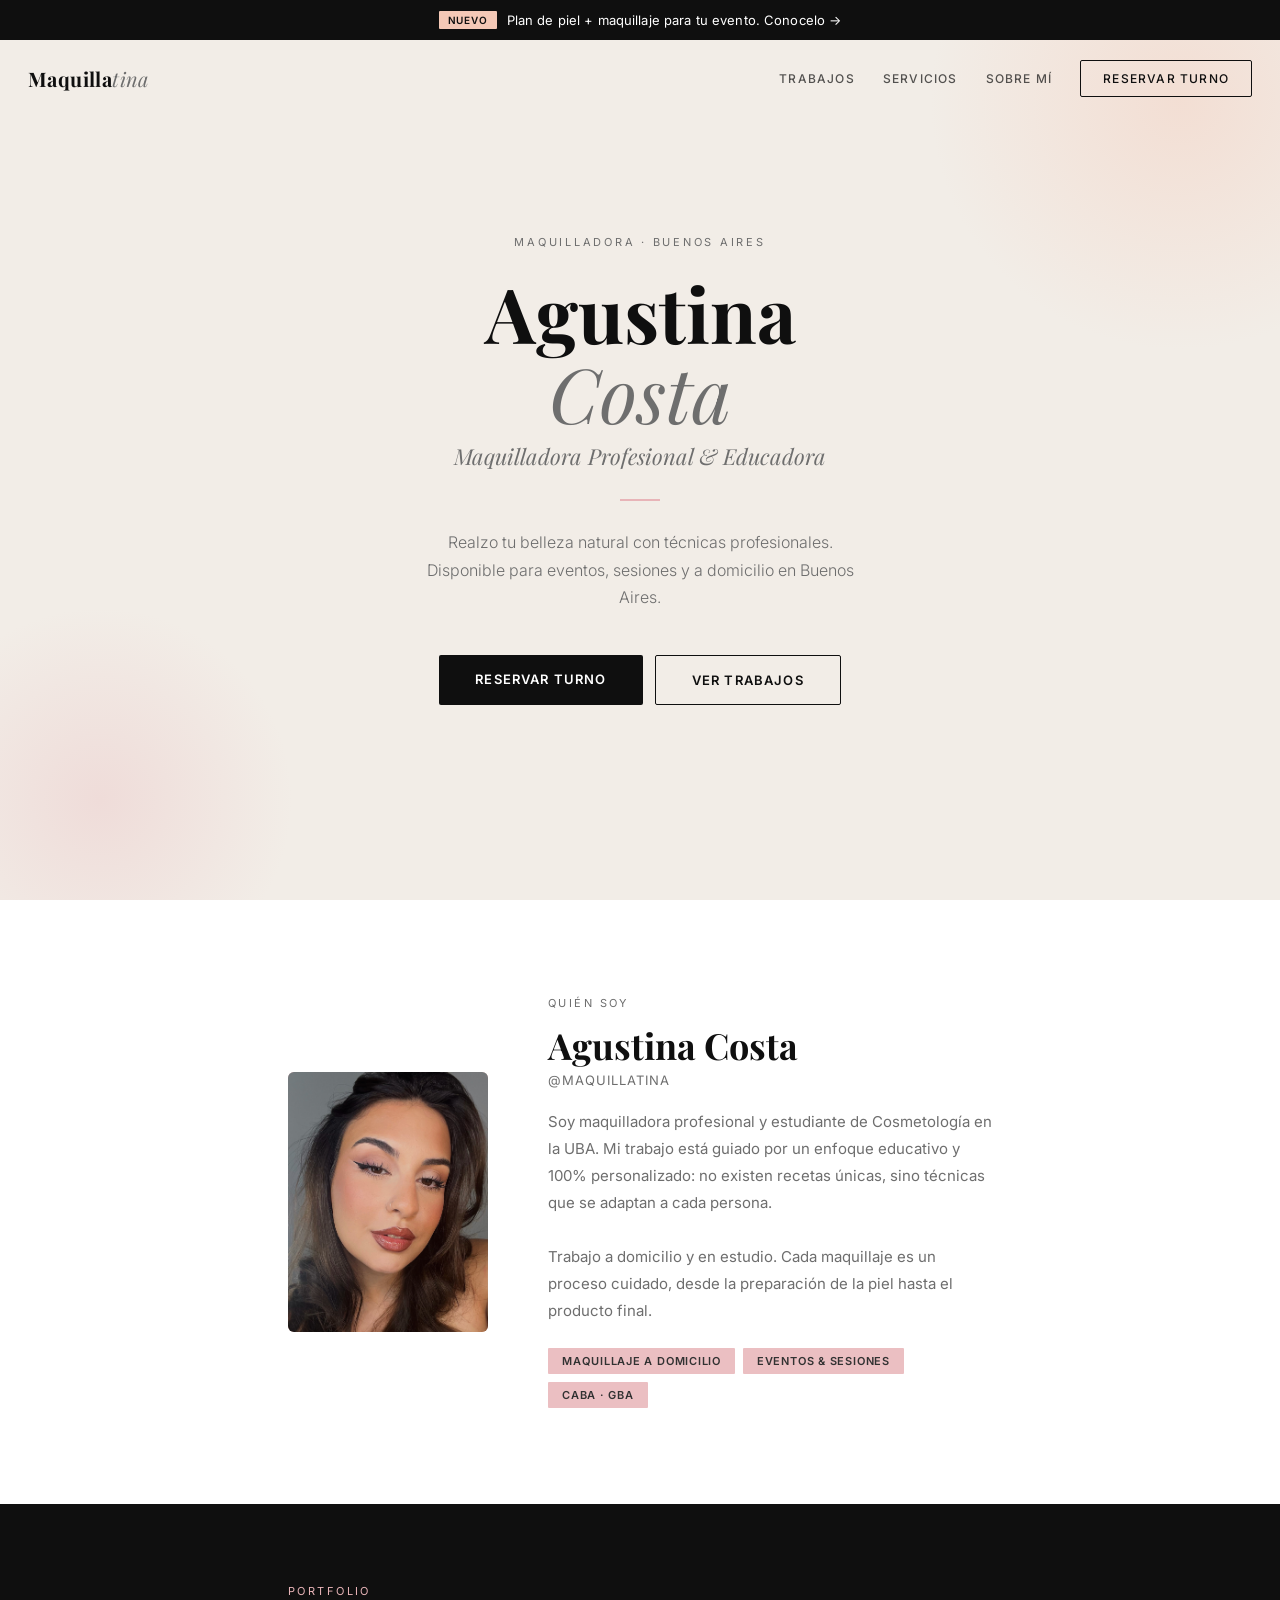
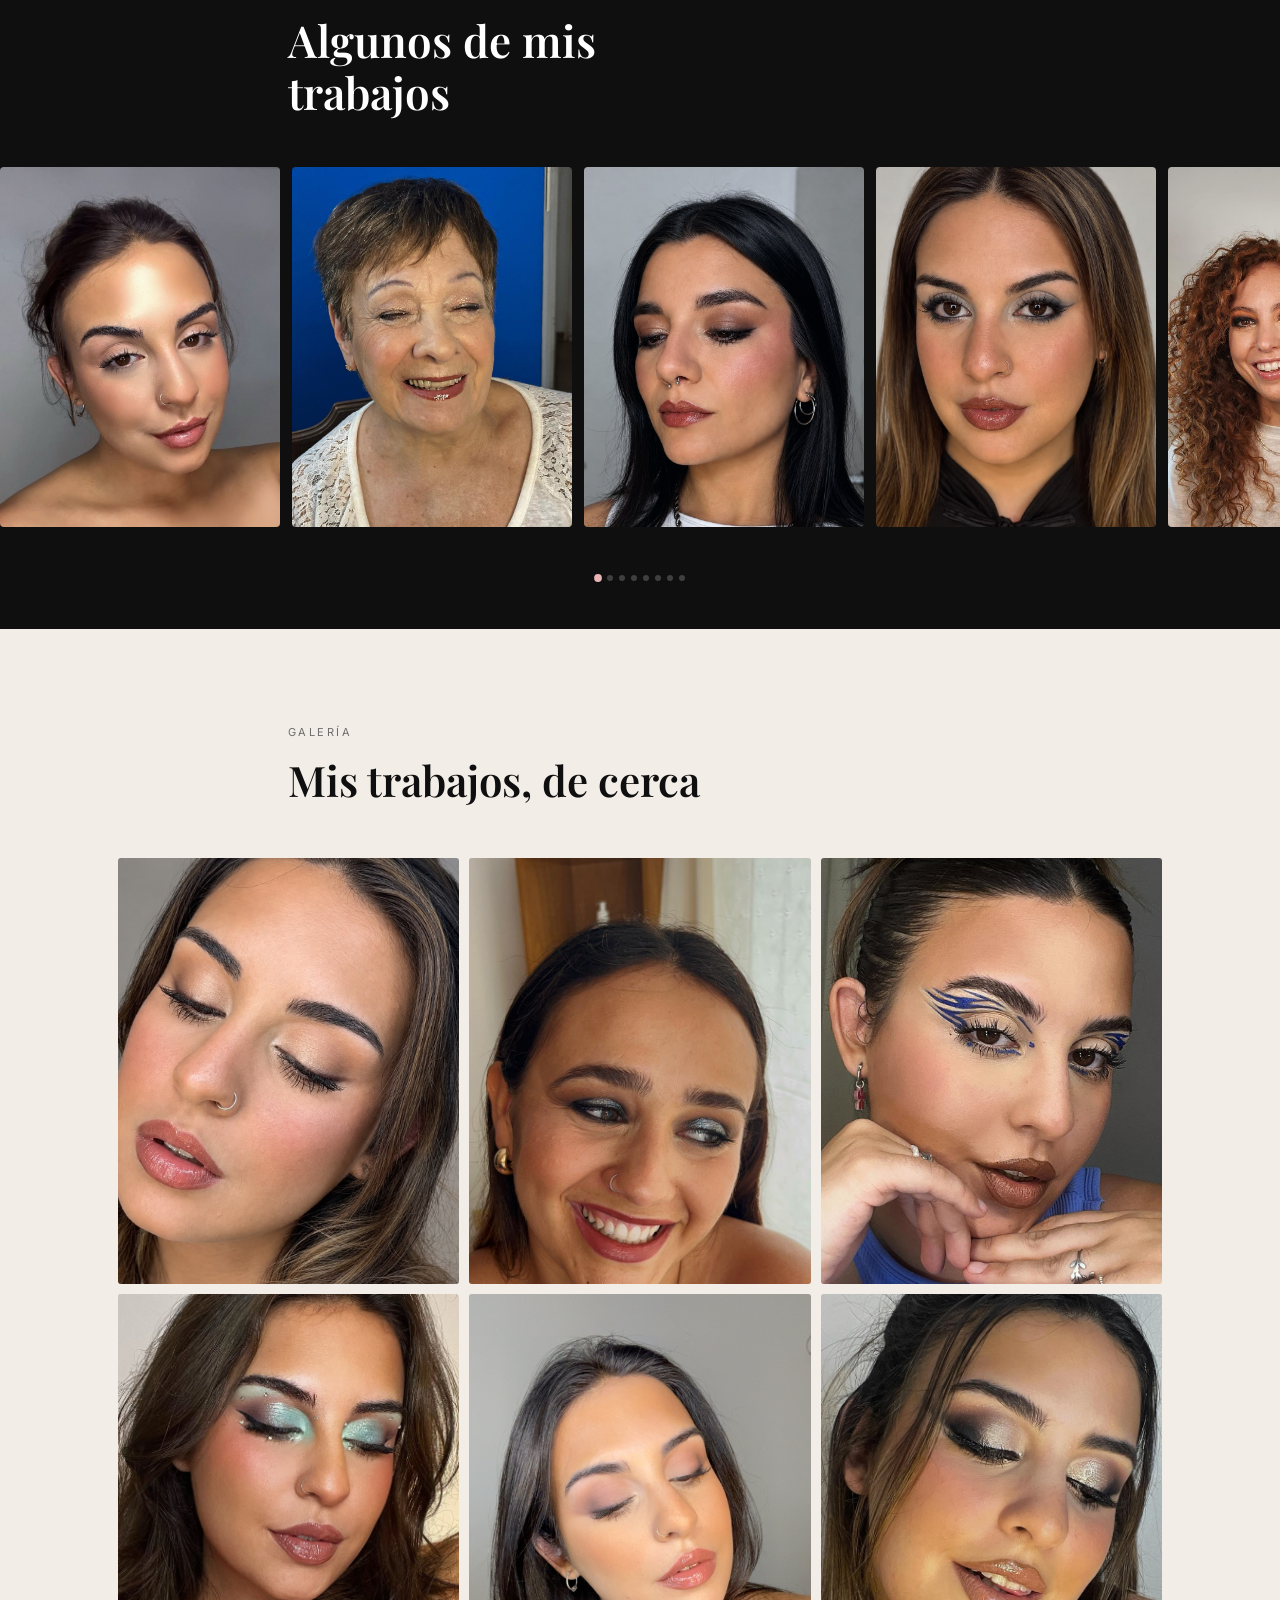
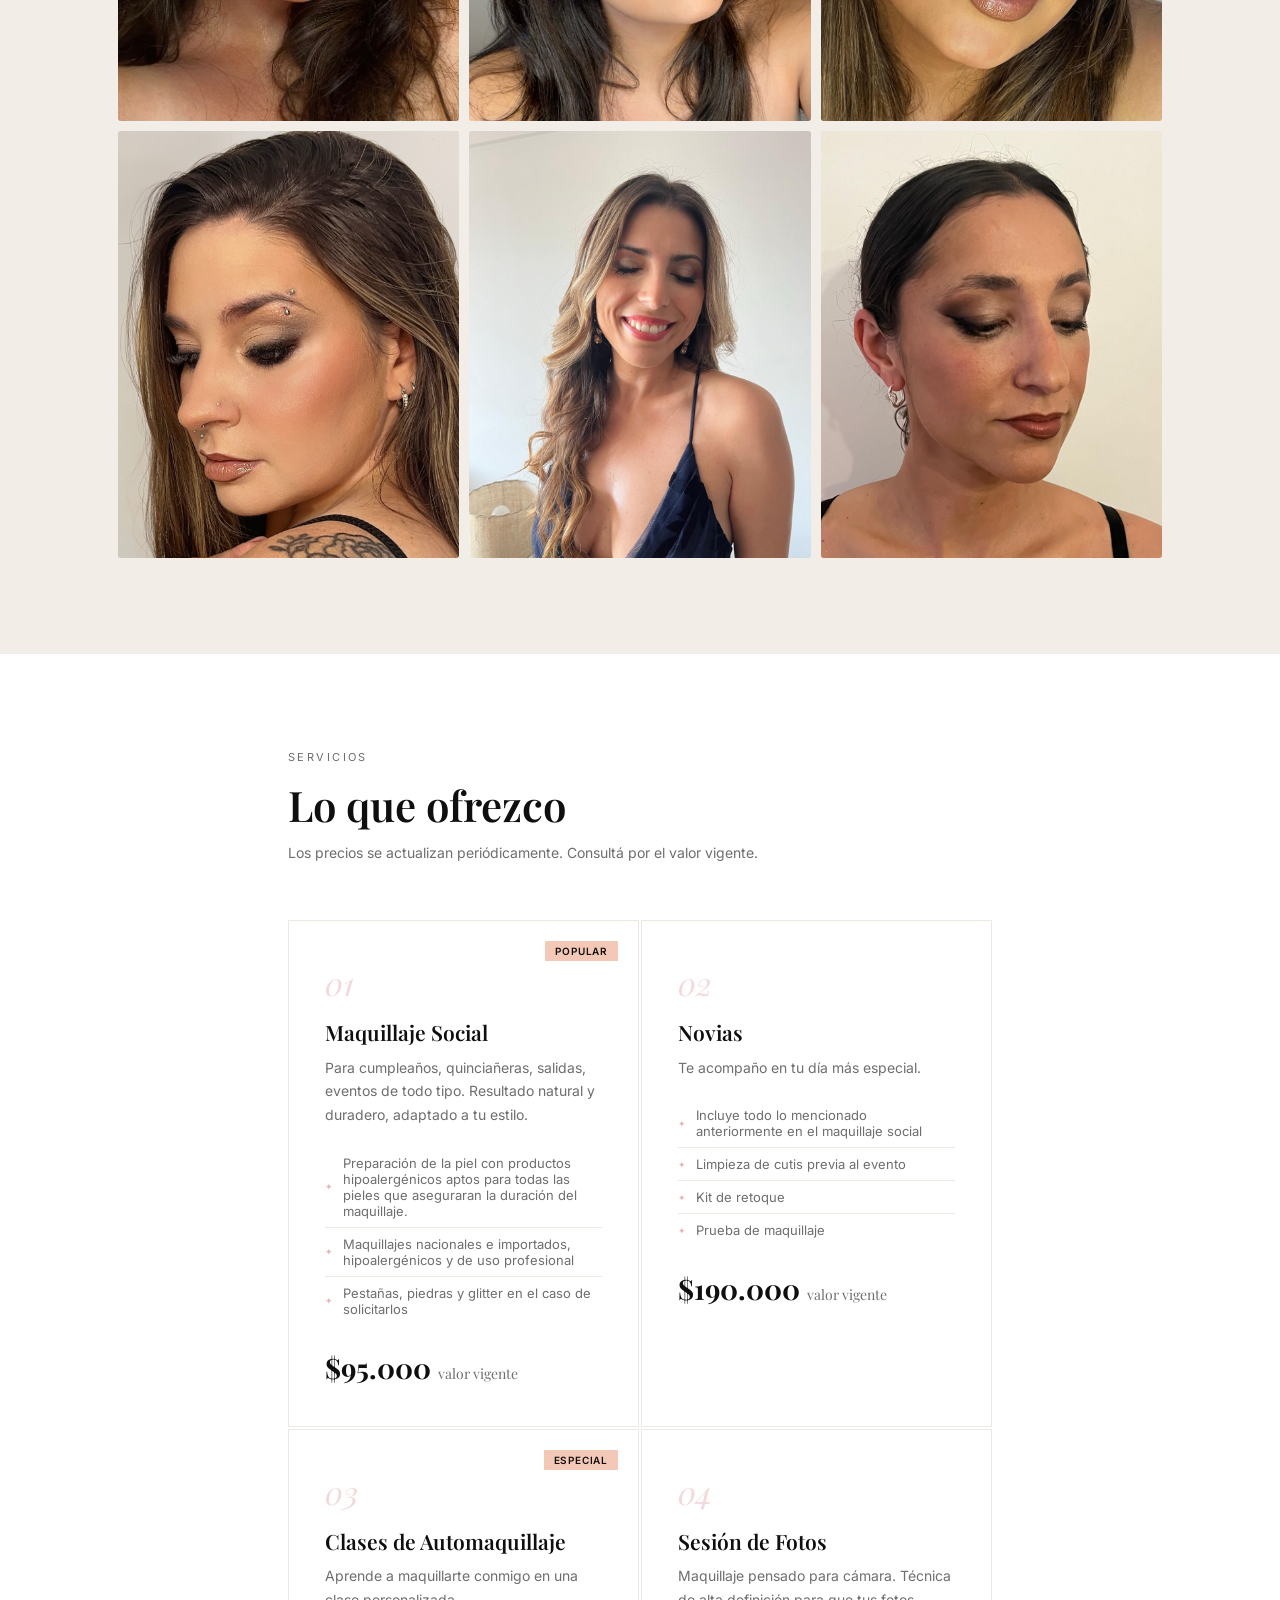
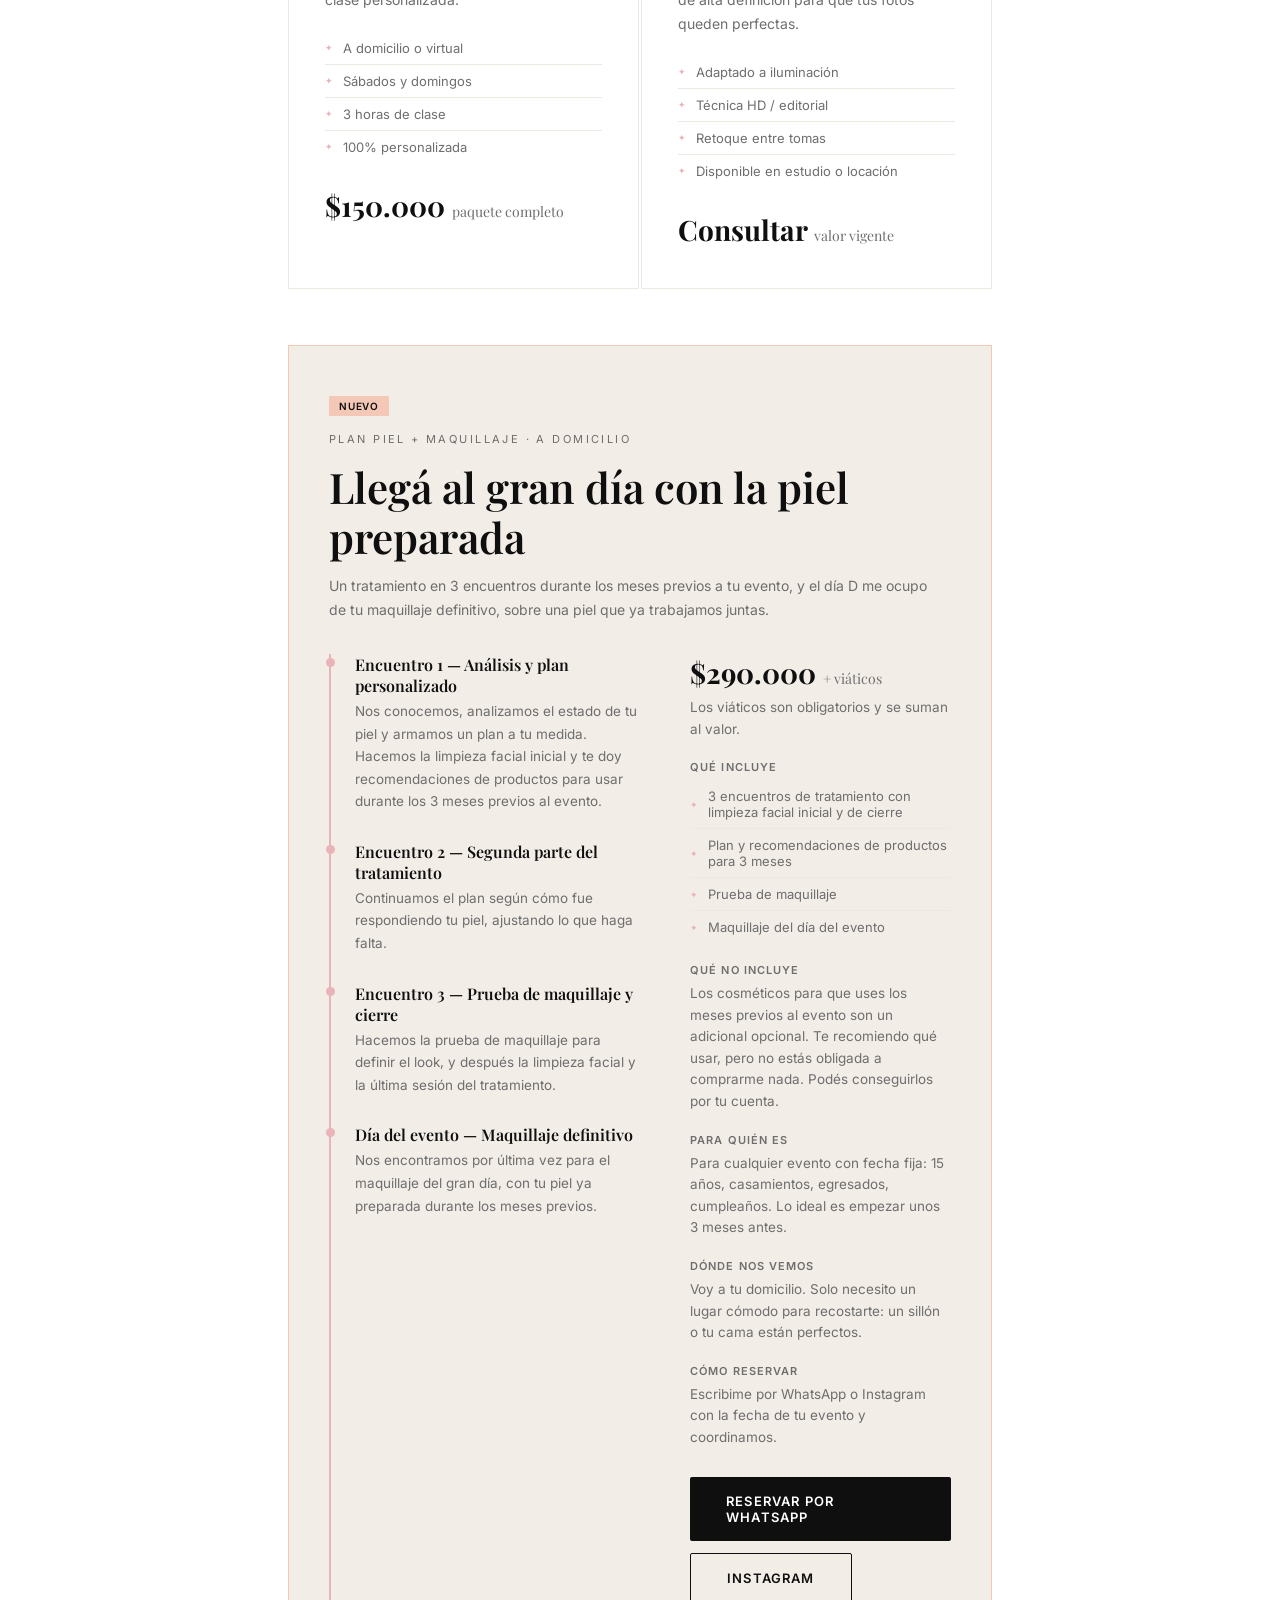
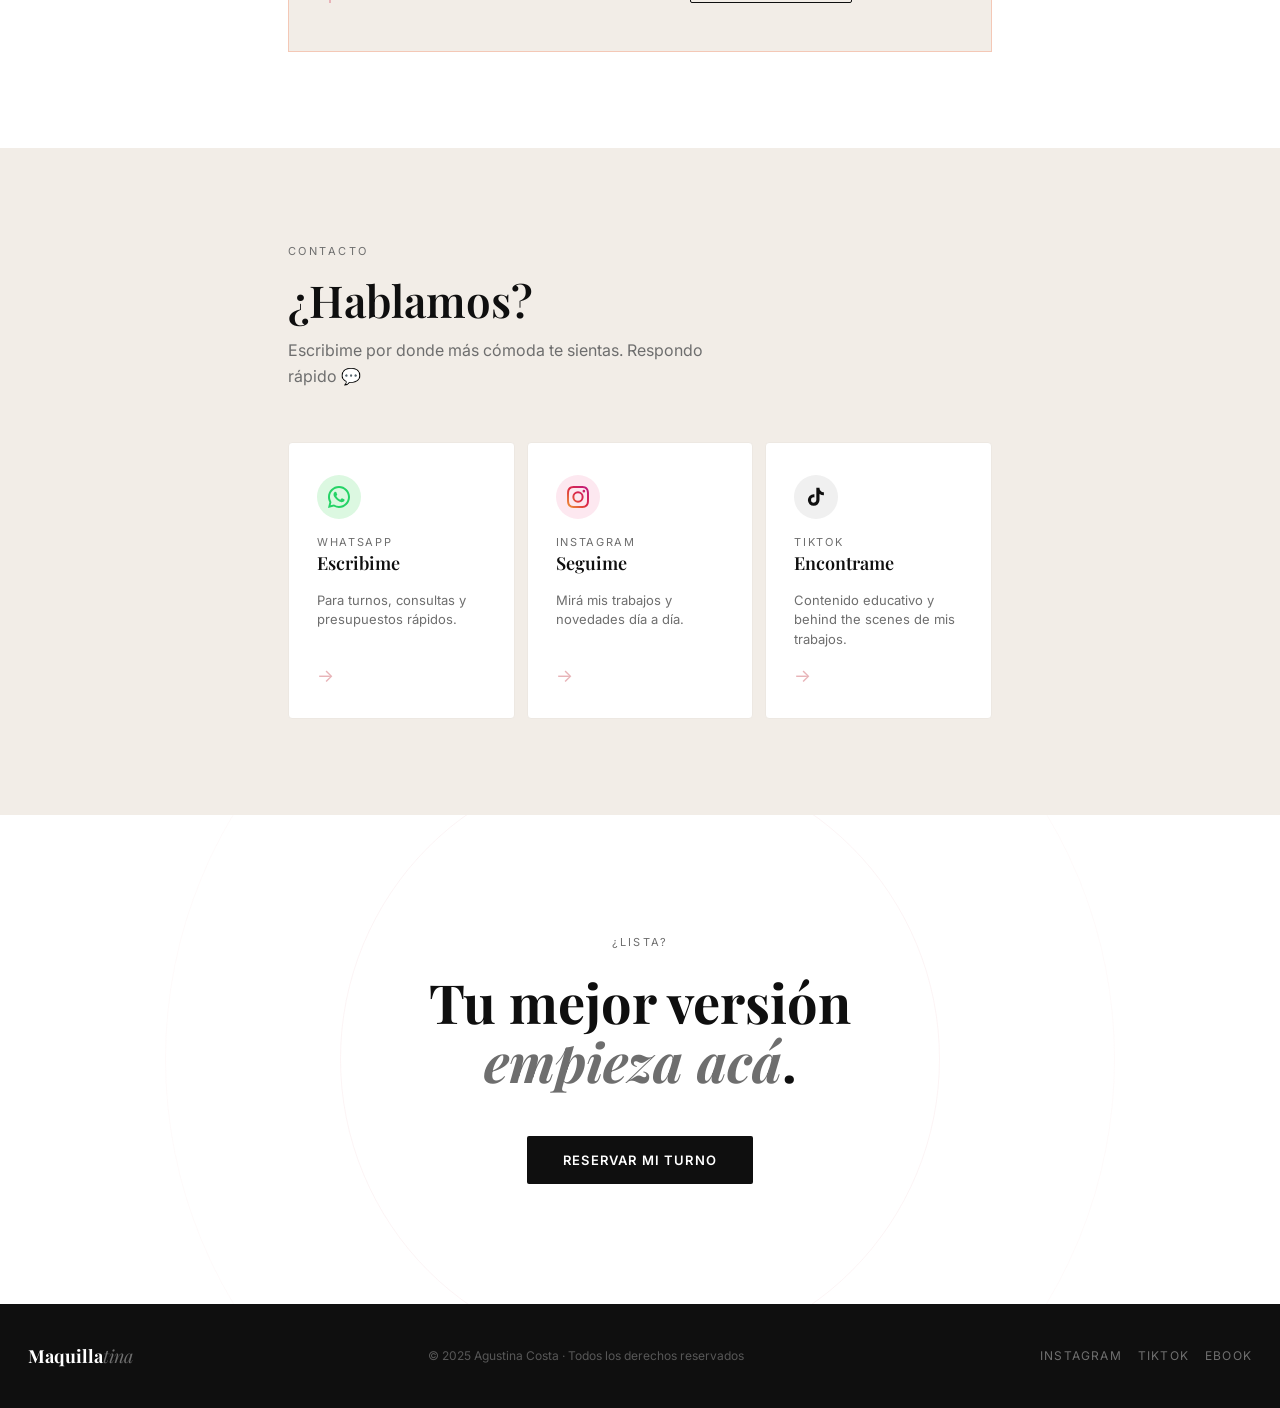
==== commit f3a96b5f: "Add files via upload" ====
--- a/web-maquillatina/index.html
+++ b/web-maquillatina/index.html
@@ -70,10 +70,35 @@
    NAV
 ══════════════════════════════════════════ */
 nav {
-  position: fixed; top:0; left:0; right:0; z-index:100;
+  position: fixed; top:40px; left:0; right:0; z-index:100;
   padding: 20px 28px;
   display:flex; align-items:center; justify-content:space-between;
   transition: background .3s, box-shadow .3s;
+}
+
+/* ══ BARRA DE ANUNCIO ══ */
+.anuncio-bar {
+  position:fixed; top:0; left:0; right:0; z-index:101;
+  background:var(--negro);
+}
+.anuncio-bar a {
+  display:flex; align-items:center; justify-content:center; gap:10px;
+  flex-wrap:wrap; text-align:center;
+  padding:11px 28px; text-decoration:none;
+}
+.anuncio-bar__tag {
+  font-size:10px; font-weight:600; letter-spacing:.08em; text-transform:uppercase;
+  color:var(--negro); background:var(--durazno); padding:3px 9px; border-radius:1px;
+  flex-shrink:0;
+}
+.anuncio-bar__texto {
+  font-size:13px; color:var(--blanco); letter-spacing:.01em;
+}
+.anuncio-bar__flecha { display:inline-block; transition:transform .2s; }
+.anuncio-bar a:hover .anuncio-bar__flecha { transform:translateX(4px); }
+@media (max-width:600px){
+  .anuncio-bar a { padding:10px 20px; }
+  .anuncio-bar__texto { font-size:12px; }
 }
 nav.scrolled {
   background: rgba(242,237,231,0.96);
@@ -311,6 +336,42 @@
   margin-top:12px; font-size:14px; color:var(--gris); line-height:1.6;
 }
 .servicios__grid { display:grid; grid-template-columns:1fr 1fr; gap:2px; }
+
+/* ══ DESTACADO: Plan piel + maquillaje ══ */
+.destacado {
+  margin-top:56px; border:1.5px solid var(--durazno); background:var(--beige);
+  padding:48px 40px; position:relative;
+}
+.destacado .servicio__badge { position:static; display:inline-block; margin-bottom:16px; }
+.destacado__grid { display:grid; grid-template-columns:1.2fr 1fr; gap:48px; margin-top:32px; }
+.pasos { list-style:none; border-left:2px solid var(--rosa); padding-left:24px; }
+.pasos li { position:relative; padding-bottom:28px; }
+.pasos li:last-child { padding-bottom:0; }
+.pasos li::before {
+  content:''; position:absolute; left:-29px; top:4px; width:9px; height:9px;
+  border-radius:50%; background:var(--rosa);
+}
+.pasos li strong { display:block; font-family:var(--serif); font-size:16px; font-weight:600; color:var(--negro); margin-bottom:4px; }
+.pasos li span { font-size:13.5px; color:var(--gris); line-height:1.6; }
+.mini {
+  display:block; font-size:11px; font-weight:600; letter-spacing:.1em;
+  text-transform:uppercase; color:var(--gris); margin:20px 0 6px;
+}
+.mini:first-of-type { margin-top:0; }
+.txt { font-size:13.5px; color:var(--gris); line-height:1.6; }
+.servicio__link {
+  display:inline-block; margin-top:16px; font-size:12px; font-weight:600;
+  letter-spacing:.06em; text-transform:uppercase; color:var(--negro);
+  border-bottom:1.5px solid var(--rosa); padding-bottom:2px; text-decoration:none;
+}
+.servicio__link:hover { color:var(--rosa); }
+.acciones { display:flex; gap:12px; flex-wrap:wrap; margin-top:28px; }
+@media (max-width:860px) {
+  .destacado__grid { grid-template-columns:1fr; }
+}
+@media (max-width:600px) {
+  .destacado { padding:36px 24px; }
+}
 .servicio__card {
   border:1.5px solid #ede8e2; padding:40px 36px;
   transition:border-color .25s, background .25s;
@@ -535,6 +596,32 @@
 nav.menu-open .nav__hamburger span:nth-child(1) { transform:translateY(6.5px) rotate(45deg); }
 nav.menu-open .nav__hamburger span:nth-child(2) { opacity:0; }
 nav.menu-open .nav__hamburger span:nth-child(3) { transform:translateY(-6.5px) rotate(-45deg); }
+
+/* ══ GALERÍA VERTICAL (override) ══ */
+.galeria__grid {
+  grid-template-columns: repeat(3, 1fr);
+  gap: 10px;
+}
+.galeria__cell,
+.galeria__cell--tall,
+.galeria__cell--wide {
+  grid-row: auto;
+  grid-column: auto;
+  min-height: 0;
+  aspect-ratio: 4 / 5;
+}
+.galeria__cell img,
+.galeria__cell--wide img {
+  object-position: center top;
+}
+
+@media (max-width: 800px) {
+  .galeria__grid { grid-template-columns: 1fr 1fr; }
+}
+@media (max-width: 520px) {
+  .galeria__grid { grid-template-columns: 1fr 1fr; }
+  .galeria__cell--tall { grid-row: auto; }
+}
 </style>
 </head>
 <body>
@@ -551,6 +638,14 @@
     </linearGradient>
   </defs>
 </svg>
+
+<!-- ══ BARRA DE ANUNCIO ══ -->
+<div class="anuncio-bar">
+  <a href="#plan-piel">
+    <span class="anuncio-bar__tag">Nuevo</span>
+    <span class="anuncio-bar__texto">Plan de piel + maquillaje para tu evento. Conocelo <span class="anuncio-bar__flecha">→</span></span>
+  </a>
+</div>
 
 <!-- ══ NAV ══ -->
 <nav id="mainNav">
@@ -619,31 +714,26 @@
       <img src="img/11.JPG" alt="Maquillaje natural"/>
       <div class="carrusel__overlay"><p class="carrusel__overlay-text">Maquillaje natural<br/>y luminoso</p></div>
     </div>
-
+    <div class="carrusel__item reveal">
+      <img src="img/34.jpg" alt="Abuelas y madrinas"/>
+      <div class="carrusel__overlay"><p class="carrusel__overlay-text">Abuelas y <br/> Madrinas </p></div>
+    </div>
+    <div class="carrusel__item reveal">
+      <img src="img/37.jpg" alt="Smokey eye marron"/>
+      <div class="carrusel__overlay"><p class="carrusel__overlay-text">Smokey Eye <br/>Tonos marrones </p></div>
+    </div>
+    <div class="carrusel__item reveal">
+      <img src="img/32.jpg" alt="Tonos frios"/>
+      <div class="carrusel__overlay"><p class="carrusel__overlay-text">Esfumado en <br/>tonos grises</p></div>
+    </div>
     <div class="carrusel__item reveal">
       <img src="img/6.jfif" alt="Look ahumado"/>
       <div class="carrusel__overlay"><p class="carrusel__overlay-text">Ahumado clásico<br/>con labio nude</p></div>
     </div>
-
     <div class="carrusel__item reveal">
-      <img src="img/29.jfif" alt="Look plateado"/>
-      <div class="carrusel__overlay"><p class="carrusel__overlay-text">Look glam<br/>plateado</p></div>
-    </div>
-
-      <div class="carrusel__item reveal">
       <img src="img/7.jfif" alt="Look azul artístico"/>
       <div class="carrusel__overlay"><p class="carrusel__overlay-text">Look artístico<br/>azul & plateado</p></div>
     </div>
-
-    <div class="carrusel__item reveal">
-      <img src="img/26.jpg" alt="Look naranja editorial"/>
-      <div class="carrusel__overlay"><p class="carrusel__overlay-text">Look editorial<br/></p></div>
-    </div>
-    <div class="carrusel__item reveal">
-      <img src="img/22.JPEG" alt="Look smoky dorado"/>
-      <div class="carrusel__overlay"><p class="carrusel__overlay-text">Smoky dorado<br/>con detalles</p></div>
-    </div>
- 
     <div class="carrusel__item reveal">
       <img src="img/30.jfif" alt="Look plateado noche"/>
       <div class="carrusel__overlay"><p class="carrusel__overlay-text">Glam de noche<br/>plateado</p></div>
@@ -676,7 +766,7 @@
 
     <!-- Celda tall izquierda -->
     <div class="galeria__cell galeria__cell--tall">
-      <img src="img/1.jfif" alt="1"/>
+      <img src="img/36.jpg" alt="1"/>
     </div>
 
     <!-- Columna derecha top -->
@@ -735,7 +825,7 @@
           <li>Maquillajes nacionales e importados, hipoalergénicos y de uso profesional </li>
           <li>Pestañas, piedras y glitter en el caso de solicitarlos </li>
         </ul>
-        <span class="servicio__precio">$90.000 <p>Consulta por el valor de la prueba</p><em>valor vigente</em></span>
+        <span class="servicio__precio">$95.000 <em>valor vigente</em></span>
       </div>
 
       <div class="servicio__card">
@@ -762,7 +852,7 @@
           <li> 3 horas de clase</li>
           <li>100% personalizada</li>
         </ul>
-        <span class="servicio__precio">$80.000 <em>paquete completo</em></span>
+        <span class="servicio__precio">$150.000 <em>paquete completo</em></span>
       </div>
 
       <div class="servicio__card">
@@ -780,34 +870,45 @@
 
     </div>
 
+    <div class="destacado reveal" id="plan-piel">
+      <span class="servicio__badge">Nuevo</span>
+      <span class="section-label">Plan piel + maquillaje · a domicilio</span>
+      <h2 class="servicios__title" style="max-width:640px">Llegá al gran día con la piel preparada</h2>
+      <p class="servicio__desc" style="max-width:600px;margin-top:12px">Un tratamiento en 3 encuentros durante los meses previos a tu evento, y el día D me ocupo de tu maquillaje definitivo, sobre una piel que ya trabajamos juntas.</p>
+      <div class="destacado__grid">
+        <ol class="pasos">
+          <li><strong>Encuentro 1 — Análisis y plan personalizado</strong><span>Nos conocemos, analizamos el estado de tu piel y armamos un plan a tu medida. Hacemos la limpieza facial inicial y te doy recomendaciones de productos para usar durante los 3 meses previos al evento.</span></li>
+          <li><strong>Encuentro 2 — Segunda parte del tratamiento</strong><span>Continuamos el plan según cómo fue respondiendo tu piel, ajustando lo que haga falta.</span></li>
+          <li><strong>Encuentro 3 — Prueba de maquillaje y cierre</strong><span>Hacemos la prueba de maquillaje para definir el look, y después la limpieza facial y la última sesión del tratamiento.</span></li>
+          <li><strong>Día del evento — Maquillaje definitivo</strong><span>Nos encontramos por última vez para el maquillaje del gran día, con tu piel ya preparada durante los meses previos.</span></li>
+        </ol>
+        <div>
+          <span class="servicio__precio" style="margin-top:0">$290.000 <em>+ viáticos</em></span>
+          <p class="txt" style="margin-top:6px">Los viáticos son obligatorios y se suman al valor.</p>
+          <span class="mini">Qué incluye</span>
+          <ul class="servicio__incluye"><li>3 encuentros de tratamiento con limpieza facial inicial y de cierre</li><li>Plan y recomendaciones de productos para 3 meses</li><li>Prueba de maquillaje</li><li>Maquillaje del día del evento</li></ul>
+          <span class="mini">Qué no incluye</span>
+          <p class="txt">Los cosméticos para que uses los meses previos al evento son un adicional opcional. Te recomiendo qué usar, pero no estás obligada a comprarme nada. Podés conseguirlos por tu cuenta.</p>
+          <span class="mini">Para quién es</span>
+          <p class="txt">Para cualquier evento con fecha fija: 15 años, casamientos, egresados, cumpleaños. Lo ideal es empezar unos 3 meses antes.</p>
+          <span class="mini">Dónde nos vemos</span>
+          <p class="txt">Voy a tu domicilio. Solo necesito un lugar cómodo para recostarte: un sillón o tu cama están perfectos.</p>
+          <span class="mini">Cómo reservar</span>
+          <p class="txt">Escribime por WhatsApp o Instagram con la fecha de tu evento y coordinamos.</p>
+          <div class="acciones">
+            <a href="https://wa.me/5491166240209?text=Hola!%20Quiero%20consultar%20por%20el%20plan%20piel%20y%20maquillaje.%20La%20fecha%20de%20mi%20evento%20es%3A%20" target="_blank" rel="noopener" class="btn btn--negro">Reservar por WhatsApp</a>
+            <a href="https://instagram.com/maquillatina" target="_blank" rel="noopener" class="btn btn--outline">Instagram</a>
+          </div>
+        </div>
+      </div>
+    </div>
+
    
 
   </div>
 </section>
 
-<!-- ══ EBOOK PROMO ══ -->
-<section class="ebook-promo">
-  <div class="ebook-promo__inner">
-    <div class="reveal">
-      <span class="section-label section-label--rosa ebook-promo__label">También creé</span>
-      <h2 class="ebook-promo__title">
-        Aprendé a maquillarte <em>desde cero</em>
-      </h2>
-      <p class="ebook-promo__desc">
-        Creé un ebook completo para que cualquier persona pueda aprender a maquillarse entendiendo el por qué de cada técnica. Sin tutoriales confusos, sin productos de más.
-      </p>
-      <div style="display:flex; gap:12px; flex-wrap:wrap;">
-        <a href="https://maquillatina.netlify.app/" target="_blank" class="btn btn--rosa">Ver el ebook</a>
-        <a href="https://maquillatina.netlify.app/" target="_blank" class="btn btn--outline-blanco">Saber más</a>
-      </div>
-    </div>
-    <div class="reveal">
-<div class="ebook-promo__cover">
-  <img src="img/ortada-ebook.jpg (1).png" alt="Automaquillaje Inicial"/>
-</div>
-    </div>
-  </div>
-</section>
+
 
 <!-- ══ CONTACTO ══ -->
 <section class="contacto section" id="contacto">
@@ -850,7 +951,7 @@
       </a>
 
       <!-- TikTok -->
-      <a href="https://tiktok.com/@maquillatina" target="_blank" rel="noopener" class="contacto__card">
+      <a href="https://tiktok.com/@maquilatina" target="_blank" rel="noopener" class="contacto__card">
         <div class="contacto__card-icon contacto__card-icon--tt">
           <svg viewBox="0 0 24 24" fill="#0F0F0F">
             <path d="M19.59 6.69a4.83 4.83 0 01-3.77-4.25V2h-3.45v13.67a2.89 2.89 0 01-2.88 2.5 2.89 2.89 0 01-2.89-2.89 2.89 2.89 0 012.89-2.89c.28 0 .54.04.79.1V9.01a6.33 6.33 0 00-.79-.05 6.34 6.34 0 00-6.34 6.34 6.34 6.34 0 006.34 6.34 6.34 6.34 0 006.33-6.34V8.69a8.19 8.19 0 004.79 1.53V6.75a4.85 4.85 0 01-1.02-.06z"/>
